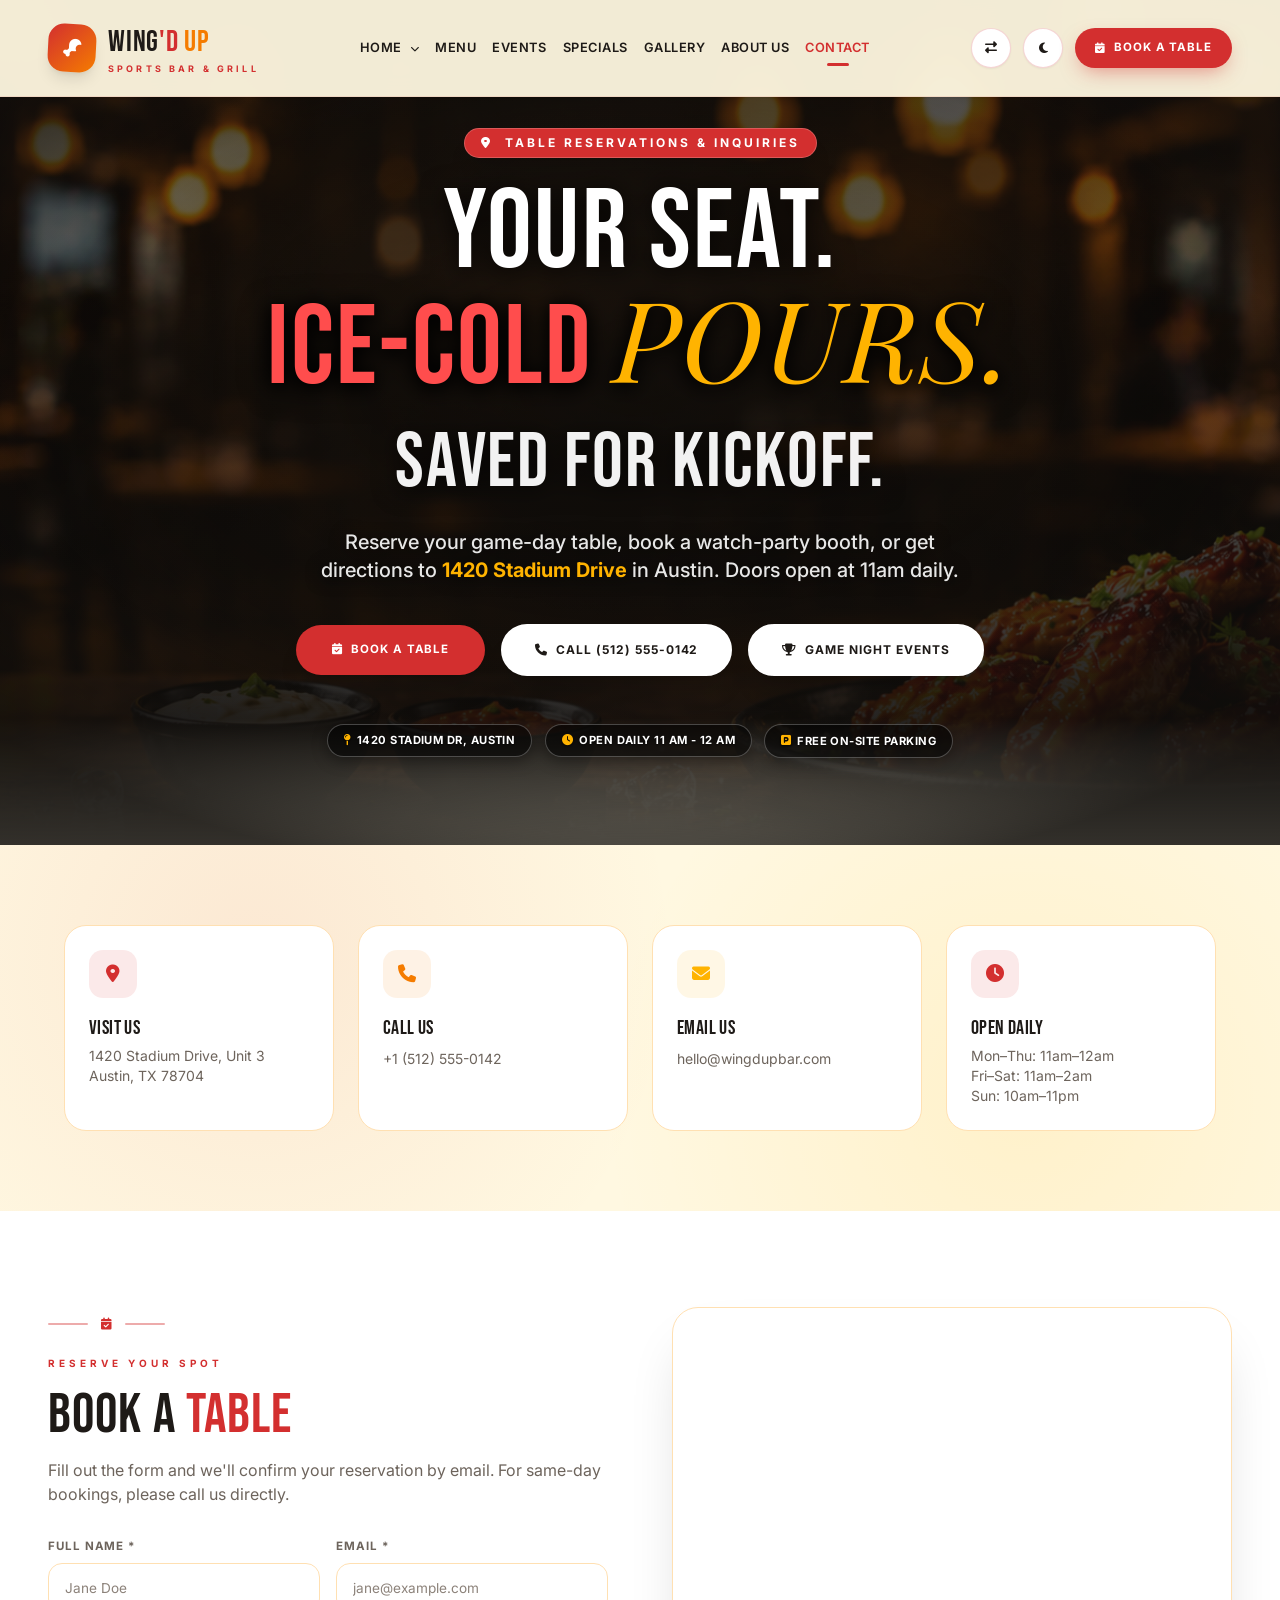
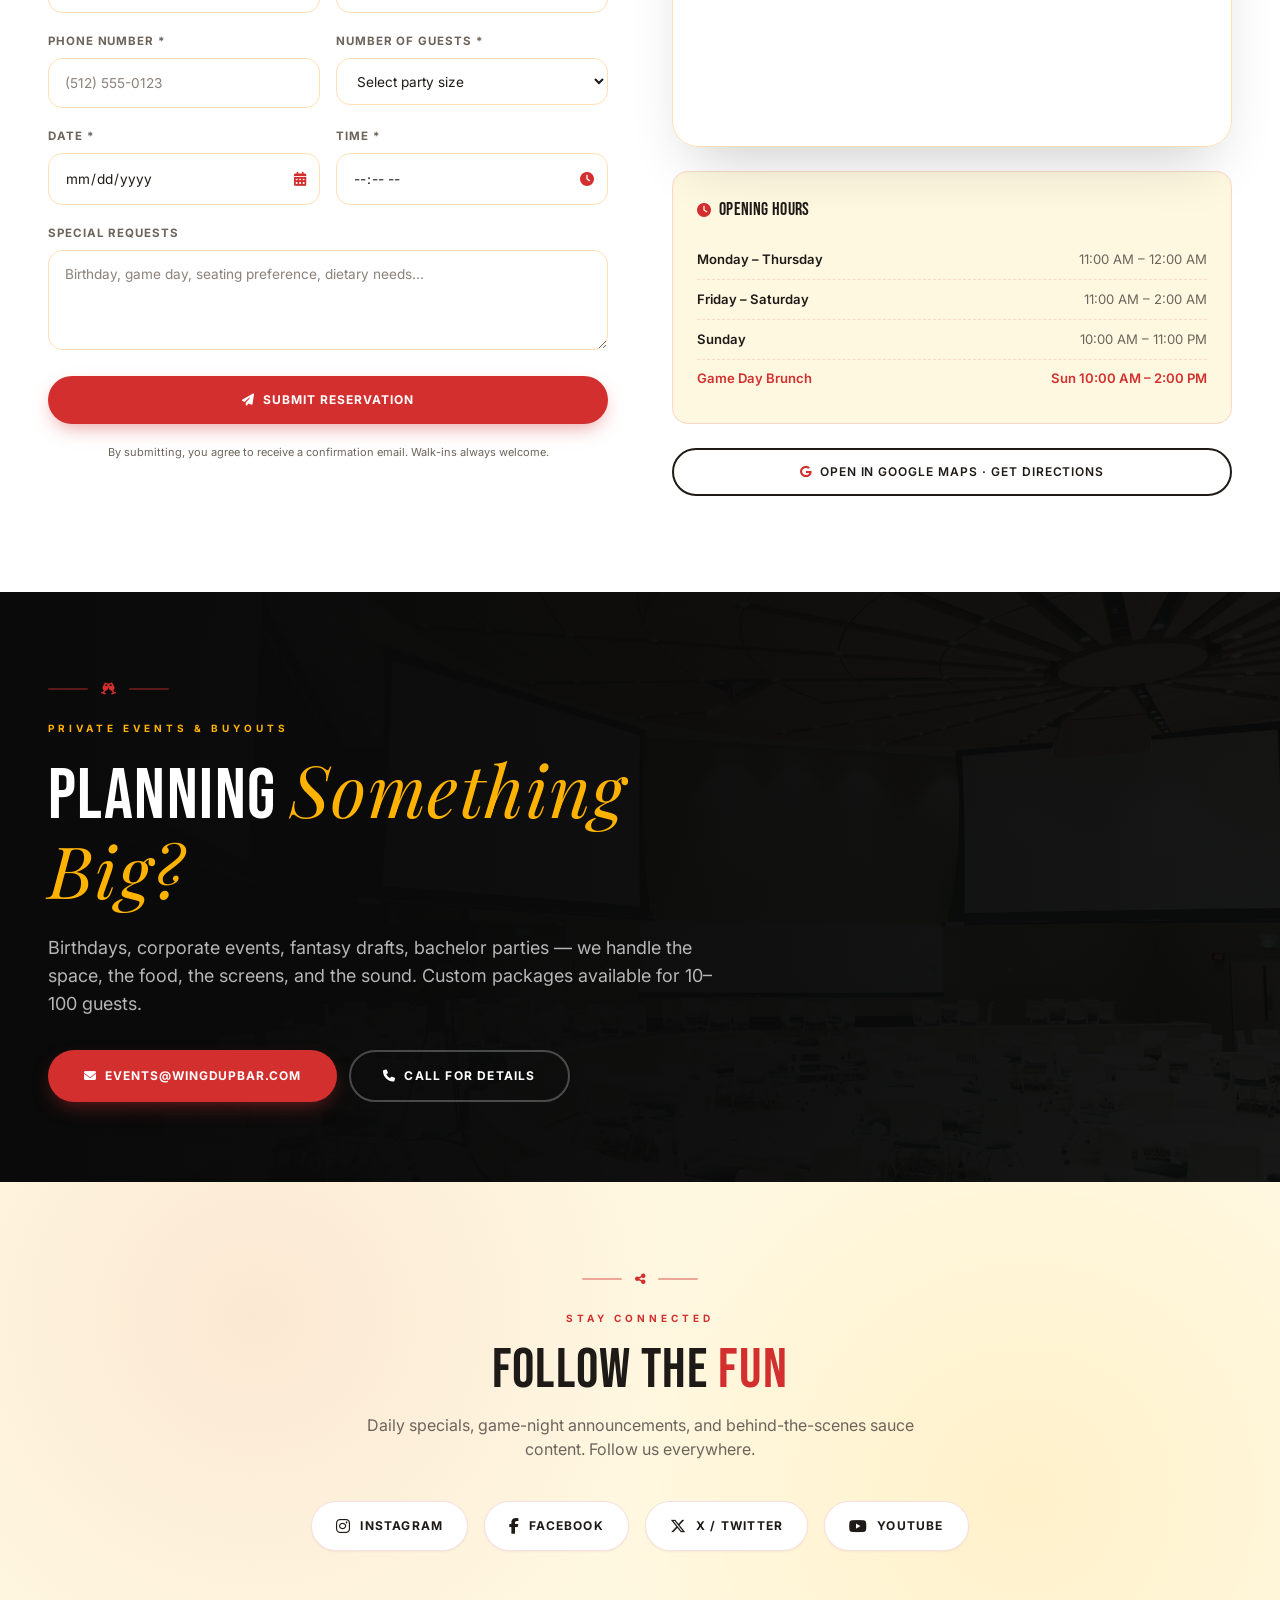
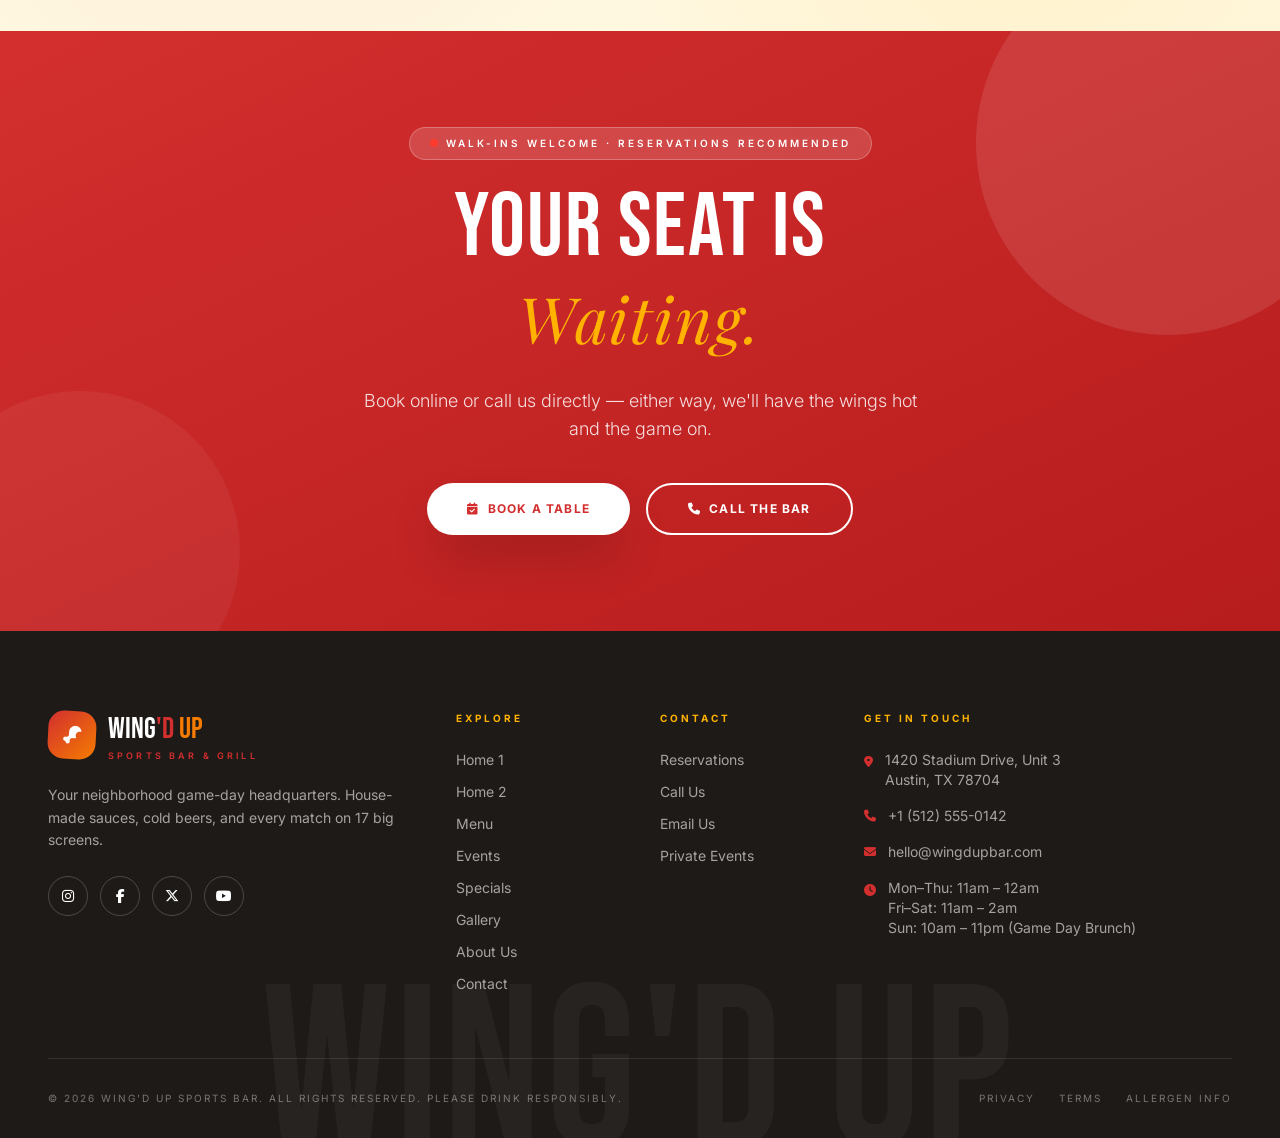
==== contact.html @ 5c64b7ad "first commit" ====
<!DOCTYPE html>
<html lang="en" dir="ltr" class="scroll-smooth">
<head>
  <meta charset="UTF-8" />
  <meta name="viewport" content="width=device-width, initial-scale=1.0" />
  <title>Wing &amp; Sports Bar · Contact &amp; Reservations</title>
  <link rel="icon" type="image/svg+xml" href="data:image/svg+xml,%3Csvg xmlns='http://www.w3.org/2000/svg' viewBox='0 0 24 24' fill='none' stroke='%23D32F2F' stroke-width='1.8' stroke-linecap='round' stroke-linejoin='round'%3E%3Cpath d='M12 2L2 7v10l10 5 10-5V7l-10-5zM2 7l10 5 10-5M12 22V12'/%3E%3C/svg%3E" />
  <meta name="description" content="Wing & Sports Bar contact — reservations, directions, opening hours and event inquiries. Book a table online or call us directly.">

  <script src="assets/tailwind.js"></script>
  <script>
    if (typeof tailwind === 'undefined') {
      document.write('<script src="https://cdn.tailwindcss.com"><\/script>');
    }
  </script>
  <link rel="stylesheet" href="assets/fontawesome/all.min.css">
  <link rel="stylesheet" href="https://cdnjs.cloudflare.com/ajax/libs/font-awesome/6.4.0/css/all.min.css">
  <link rel="preconnect" href="https://fonts.googleapis.com">
  <link rel="preconnect" href="https://fonts.gstatic.com" crossorigin>
  <link href="https://fonts.googleapis.com/css2?family=Bebas+Neue&family=Inter:wght@300;400;500;600;700;800&family=Playfair+Display:ital,wght@0,600;0,700;1,500&display=swap" rel="stylesheet">

  <script>
    tailwind.config = {
      darkMode: 'class',
      theme: {
        extend: {
          colors: {
            'wing-red': '#D32F2F',
            'wing-red-dark': '#B71C1C',
            'wing-orange': '#F57C00',
            'wing-amber': '#FFB300',
            'wing-cream': '#FFF8E1',
            'wing-charcoal': '#1E1A17',
            'wing-dark': '#0F0D0B',
            'wing-ash': '#6D645C',
            'wing-smoke': '#2D2824',
            'stadium-dark': '#0A0A0A',
          },
          fontFamily: {
            display: ['"Bebas Neue"', 'sans-serif'],
            sans: ['"Inter"', 'sans-serif'],
            serif: ['"Playfair Display"', 'serif'],
          },
          animation: {
            'fade-up': 'fadeUp 0.9s ease-out forwards',
            'pulse-live': 'pulseLive 1.6s ease-in-out infinite',
          },
          keyframes: {
            fadeUp: { '0%': { opacity: '0', transform: 'translateY(24px)' }, '100%': { opacity: '1', transform: 'translateY(0)' } },
            pulseLive: { '0%,100%': { opacity: '1' }, '50%': { opacity: '0.35' } },
          }
        }
      }
    }
  </script>

  <style>
    html { scroll-behavior: smooth; }
    body {
      font-family: 'Inter', sans-serif;
      background-color: #FFF8E1;
      color: #1E1A17;
      overflow-x: hidden;
    }
    .dark body { background-color: #0F0D0B; color: #F5F0E8; }
    h1, h2, h3, .display-font { font-family: 'Bebas Neue', sans-serif; letter-spacing: 0.02em; line-height: 1.05; }
    .serif-accent { font-family: 'Playfair Display', serif; }

    body::-webkit-scrollbar { width: 8px; }
    body::-webkit-scrollbar-track { background: #FFF8E1; }
    body::-webkit-scrollbar-thumb { background: #D32F2F; border-radius: 10px; }
    .dark body::-webkit-scrollbar-track { background: #1E1A17; }

    /* Navbar */
    .nav-link {
      position: relative; font-weight: 600; color: #1E1A17; transition: color 0.3s;
      font-size: 0.8rem; letter-spacing: 0.04em; text-transform: uppercase; white-space: nowrap;
    }
    .dark .nav-link { color: #F5F0E8; }
    .nav-link:hover { color: #D32F2F; }
    .nav-link.active { color: #D32F2F !important; }
    .nav-link.active::after {
      content: ''; position: absolute; bottom: -8px; left: 50%; transform: translateX(-50%);
      width: 22px; height: 3px; background: #D32F2F; border-radius: 2px;
    }
    .dark .nav-link.active { color: #FF8A65 !important; }
    .dark .nav-link.active::after { background: #FF8A65; }
    .dark .nav-link:hover { color: #FF8A65; }

    /* Dropdown */
    .dropdown-menu-custom {
      position: absolute; top: 100%; left: 50%;
      transform: translateX(-50%) translateY(12px);
      min-width: 200px; background: #FFFFFF; border-radius: 16px; padding: 0.5rem 0;
      box-shadow: 0 20px 40px -12px rgba(0,0,0,0.15), 0 4px 10px -4px rgba(0,0,0,0.1);
      opacity: 0; visibility: hidden; transition: all 0.25s ease; z-index: 1000;
      border: 1px solid #FFE0B2;
    }
    .dark .dropdown-menu-custom { background: #2D2824; border-color: #D32F2F; box-shadow: 0 20px 40px -12px rgba(0,0,0,0.5); }
    .dropdown-custom:hover .dropdown-menu-custom { opacity: 1; visibility: visible; transform: translateX(-50%) translateY(0); }
    .dropdown-item {
      display: flex; align-items: center; padding: 0.65rem 1.4rem;
      transition: all 0.2s; color: #1E1A17; font-size: 0.85rem; letter-spacing: 0.02em; font-weight: 500;
    }
    .dark .dropdown-item { color: #F5F0E8; }
    .dropdown-item:hover { background-color: #FFF8E1; color: #B71C1C; padding-left: 1.7rem; }
    .dark .dropdown-item:hover { background-color: #D32F2F; color: #FFFFFF !important; padding-left: 1.7rem; }
    .dropdown-item.active { background-color: #FFE0B2; color: #B71C1C !important; font-weight: 700; }
    .dark .dropdown-item.active { background-color: #D32F2F; color: #FFFFFF !important; }

    .mobile-menu {
      background: #FFFFFF; max-height: 0; overflow: hidden;
      transition: max-height 0.45s cubic-bezier(0.4, 0, 0.2, 1);
      border-radius: 0 0 24px 24px;
    }
    .dark .mobile-menu { background: #2D2824; }
    .mobile-menu.open { max-height: 85vh; overflow-y: auto; }

    .btn-primary {
      background-color: #D32F2F; color: #FFFFFF; font-weight: 700; border-radius: 50px;
      transition: all 0.3s ease; letter-spacing: 0.08em; text-transform: uppercase; font-size: 0.72rem;
      box-shadow: 0 8px 20px -6px rgba(211,47,47,0.5); white-space: nowrap;
    }
    .btn-primary:hover {
      background-color: #B71C1C; transform: translateY(-2px);
      box-shadow: 0 15px 30px -6px rgba(211,47,47,0.6);
    }
    .btn-outline {
      border: 2px solid #1E1A17; color: #1E1A17; background: transparent; border-radius: 50px;
      font-weight: 700; transition: all 0.3s; letter-spacing: 0.08em; text-transform: uppercase; font-size: 0.72rem;
      white-space: nowrap;
    }
    .btn-outline:hover { background-color: #1E1A17; color: #FFF8E1; transform: translateY(-2px); }
    .dark .btn-outline { border-color: #F5F0E8; color: #F5F0E8; }
    .dark .btn-outline:hover { background-color: #F5F0E8; color: #1E1A17; }

    /* Contact hero */
    .contact-hero { position: relative; overflow: hidden; background: #0A0A0A; }
    .contact-hero-bg {
      position: absolute; inset: 0;
      background-image: url('assets/hero_story.jpg');
      background-size: cover; background-position: center;
      opacity: 0.35; filter: saturate(1.1) contrast(1.05);
    }
    .contact-hero-overlay {
      position: absolute; inset: 0;
      background:
        radial-gradient(ellipse at 50% 0%, rgba(255,179,0,0.15) 0%, transparent 55%),
        linear-gradient(180deg, rgba(10,10,10,0.88) 0%, rgba(10,10,10,0.6) 45%, rgba(10,10,10,0.97) 100%);
    }

    .live-dot {
      width: 8px; height: 8px; border-radius: 50%;
      background: #FF3B30; box-shadow: 0 0 0 0 rgba(255,59,48,0.7);
      animation: pulseLive 1.6s ease-in-out infinite;
    }

    .divider-flame { display: inline-flex; align-items: center; gap: 0.8rem; color: #D32F2F; }
    .divider-flame::before,
    .divider-flame::after { content: ''; width: 40px; height: 2px; background: currentColor; opacity: 0.4; border-radius: 2px; }

    .reveal { opacity: 0; transform: translateY(24px); transition: all 0.8s cubic-bezier(0.25, 0.46, 0.45, 0.94); }
    .reveal.visible { opacity: 1; transform: translateY(0); }

    .sports-bar-bg {
      background-image: radial-gradient(circle at 20% 30%, rgba(211,47,47,0.08) 0%, transparent 40%),
                        radial-gradient(circle at 80% 70%, rgba(255,179,0,0.1) 0%, transparent 40%);
    }
    .dark .sports-bar-bg {
      background-image: radial-gradient(circle at 20% 30%, rgba(255,138,101,0.1) 0%, transparent 40%),
                        radial-gradient(circle at 80% 70%, rgba(255,179,0,0.08) 0%, transparent 40%);
    }

    .section-title { font-size: clamp(2.5rem, 6vw, 4.5rem); }
    .section-title-sm { font-size: clamp(2rem, 5vw, 3.5rem); }
    .break-safe { overflow-wrap: anywhere; word-break: break-word; }

    /* Form styling */
        /* Native Dark Mode color-scheme */
    html.dark {
      color-scheme: dark;
    }

    .form-label {
      display: block; font-size: 0.72rem; font-weight: 700;
      letter-spacing: 0.08em; text-transform: uppercase; color: #6D645C; margin-bottom: 0.5rem;
    }
    .dark .form-label { color: #E5DDD3; font-weight: 700; }

    .form-input {
      width: 100%; padding: 0.85rem 1rem; border-radius: 14px;
      border: 1.5px solid #FFE0B2; background: #FFFFFF; color: #1E1A17;
      font-size: 0.85rem; transition: all 0.25s ease; outline: none;
      color-scheme: light;
    }
    .dark .form-input {
      border-color: #5A4E44;
      background: #231E1B;
      color: #FFFFFF;
      color-scheme: dark;
    }
    .form-input:focus {
      border-color: #D32F2F; box-shadow: 0 0 0 4px rgba(211,47,47,0.12);
    }
    .dark .form-input:focus {
      border-color: #FF8A65;
      box-shadow: 0 0 0 4px rgba(255,138,101,0.25);
      background: #2A2420;
    }
    .form-input.error {
      border-color: #EF4444 !important; box-shadow: 0 0 0 4px rgba(239,68,68,0.12) !important;
    }
    .form-input::placeholder { color: #8C827A; opacity: 1; }
    .dark .form-input::placeholder { color: #A89F95; opacity: 1; }

    /* Date & Time Picker Icons - Crystal Clear Across All Browsers */
    input[type="date"]::-webkit-calendar-picker-indicator,
    input[type="time"]::-webkit-calendar-picker-indicator {
      cursor: pointer;
      opacity: 0 !important;
      position: absolute;
      right: 0;
      top: 0;
      width: 2.75rem;
      height: 100%;
      margin: 0;
      padding: 0;
      z-index: 5;
    }

    /* Date & Time Text Fields inside Input in Dark Mode */
    .dark .form-input::-webkit-datetime-edit,
    .dark .form-input::-webkit-datetime-edit-fields-wrapper,
    .dark .form-input::-webkit-datetime-edit-text,
    .dark .form-input::-webkit-datetime-edit-month-field,
    .dark .form-input::-webkit-datetime-edit-day-field,
    .dark .form-input::-webkit-datetime-edit-year-field,
    .dark .form-input::-webkit-datetime-edit-hour-field,
    .dark .form-input::-webkit-datetime-edit-minute-field,
    .dark .form-input::-webkit-datetime-edit-ampm-field {
      color: #FFFFFF !important;
    }

    /* Select Dropdown in Dark Mode */
    .dark .form-input option {
      background-color: #231E1B;
      color: #FFFFFF;
    }

    .form-error {
      display: none; font-size: 0.68rem; color: #EF4444; margin-top: 0.35rem; font-weight: 600;
    }
    .form-error.show { display: block; }

    textarea.form-input { resize: vertical; min-height: 100px; }

    /* Info card */
    .info-card {
      border-radius: 22px; padding: 1.5rem;
      border: 1px solid #FFE0B2; background: #FFFFFF;
      transition: all 0.3s ease; height: 100%;
    }
    .dark .info-card { background: #2D2824; border-color: #4E443C; }
    .info-card:hover { transform: translateY(-4px); border-color: #D32F2F; box-shadow: 0 20px 40px -16px rgba(211,47,47,0.3); }

    .info-icon {
      width: 48px; height: 48px; border-radius: 14px;
      display: flex; align-items: center; justify-content: center;
      margin-bottom: 1rem;
    }

    /* Map */
    .map-wrapper {
      border-radius: 26px; overflow: hidden; border: 1px solid #FFE0B2;
      box-shadow: 0 30px 60px -20px rgba(0,0,0,0.2);
      position: relative;
    }
    .dark .map-wrapper { border-color: #4E443C; box-shadow: 0 30px 60px -20px rgba(0,0,0,0.6); }
    .map-wrapper iframe {
      width: 100%; height: 100%; border: 0; display: block;
      filter: grayscale(0.2) contrast(1.05);
    }
    .dark .map-wrapper iframe { filter: grayscale(0.6) contrast(1.1) brightness(0.85); }

    /* Opening hours row */
    .hours-row {
      display: flex; align-items: center; justify-content: space-between;
      padding: 0.6rem 0; border-bottom: 1px dashed rgba(211,47,47,0.15);
      font-size: 0.82rem;
    }
    .dark .hours-row { border-bottom-color: rgba(255,138,101,0.15); }
    .hours-row:last-child { border-bottom: none; }

    /* Success toast */
    .success-toast {
      position: fixed; bottom: 1.5rem; left: 50%;
      transform: translateX(-50%) translateY(150px);
      opacity: 0;
      visibility: hidden;
      pointer-events: none;
      background: #10B981; color: white; padding: 1rem 1.5rem; border-radius: 16px;
      box-shadow: 0 20px 40px -10px rgba(16,185,129,0.5);
      font-weight: 600; font-size: 0.85rem; z-index: 3000;
      display: flex; align-items: center; gap: 0.6rem;
      transition: all 0.4s cubic-bezier(0.34,1.56,0.64,1);
      max-width: 90vw;
    }
    .success-toast.show {
      opacity: 1;
      visibility: visible;
      pointer-events: auto;
      transform: translateX(-50%) translateY(0);
    }

    .tag-pill {
      display: inline-flex; align-items: center; gap: 0.25rem;
      font-size: 0.58rem; font-weight: 800; letter-spacing: 0.1em; text-transform: uppercase;
      padding: 0.25rem 0.6rem; border-radius: 100px;
    }
  
    /* Hero with assets/bg.png (Optimized readability) */
    .hero-wings { position: relative; overflow: hidden; background-color: #0F0D0B; }
    .hero-overlay {
      position: absolute; inset: 0;
      background:
        radial-gradient(ellipse 70% 60% at 50% 45%, rgba(15, 13, 11, 0.72) 0%, rgba(15, 13, 11, 0.42) 65%, rgba(15, 13, 11, 0.85) 100%),
        linear-gradient(180deg, rgba(15, 13, 11, 0.7) 0%, rgba(15, 13, 11, 0.25) 35%, rgba(15, 13, 11, 0.8) 85%, #FFF8E1 100%);
      pointer-events: none;
    }
    .dark .hero-overlay {
      background:
        radial-gradient(ellipse 70% 60% at 50% 45%, rgba(15, 13, 11, 0.72) 0%, rgba(15, 13, 11, 0.45) 65%, rgba(15, 13, 11, 0.88) 100%),
        linear-gradient(180deg, rgba(15, 13, 11, 0.75) 0%, rgba(15, 13, 11, 0.3) 35%, rgba(15, 13, 11, 0.88) 85%, #0F0D0B 100%);
    }

    .hero-wings .sauce-chip {
      display: inline-flex; align-items: center; gap: 0.35rem;
      background: rgba(0, 0, 0, 0.6); backdrop-filter: blur(8px);
      border: 1px solid rgba(255, 255, 255, 0.25); border-radius: 100px; padding: 0.45rem 1rem;
      font-size: 0.7rem; font-weight: 700; letter-spacing: 0.04em; text-transform: uppercase; color: #FFFFFF;
      box-shadow: 0 4px 15px rgba(0, 0, 0, 0.35); text-shadow: 0 1px 3px rgba(0, 0, 0, 0.8);
      transition: all 0.25s;
    }
    .hero-wings .sauce-chip i { color: #FFB300; }
    .hero-wings .sauce-chip:hover {
      background: #D32F2F; border-color: #D32F2F; color: #FFFFFF;
      transform: translateY(-2px); box-shadow: 0 8px 20px rgba(211, 47, 47, 0.5);
    }
    .hero-wings .sauce-chip:hover i { color: #FFFFFF; }

    /* Responsive typography helpers */
    .hero-title { font-size: clamp(3rem, 9vw, 7rem); line-height: 0.92; }
    .hero-sub { font-size: clamp(2.5rem, 6vw, 5rem); }

  
    /* Hero solid white button with guaranteed dark text in all themes */
    .hero-btn-white {
      background-color: #FFFFFF !important;
      color: #1E1A17 !important;
      border: 2px solid #FFFFFF !important;
      font-weight: 700;
      letter-spacing: 0.08em;
      text-transform: uppercase;
      font-size: 0.72rem;
      border-radius: 50px;
      box-shadow: 0 10px 25px -5px rgba(0, 0, 0, 0.35);
      transition: all 0.3s ease;
      white-space: nowrap;
    }
    .hero-btn-white:hover {
      background-color: #D32F2F !important;
      color: #FFFFFF !important;
      border-color: #D32F2F !important;
      transform: translateY(-2px);
      box-shadow: 0 15px 30px -5px rgba(211, 47, 47, 0.55);
    }
    .dark .hero-btn-white {
      background-color: #FFFFFF !important;
      color: #1E1A17 !important;
      border-color: #FFFFFF !important;
    }
    .dark .hero-btn-white:hover {
      background-color: #D32F2F !important;
      color: #FFFFFF !important;
      border-color: #D32F2F !important;
    }
  
    /* Critical Hero & Layout Protection (Zero-FOUC & Offline safety) */
    .hero-wings, .stadium-hero {
      position: relative;
      min-height: 100vh;
      display: flex;
      flex-direction: column;
      justify-content: center;
      align-items: center;
      overflow: hidden;
    }
    .hero-wings > .absolute, .stadium-hero > .absolute {
      position: absolute;
      inset: 0;
    }
    .hero-wings img, .stadium-hero img {
      width: 100%;
      height: 100%;
      object-fit: cover;
      object-position: center;
    }
  </style>
</head>

<body>

  <!-- ============================================= -->
  <!-- NAVIGATION -->
  <!-- ============================================= -->
  <nav class="fixed top-0 left-0 right-0 z-50 bg-wing-cream/95 dark:bg-[#0F0D0B]/95 backdrop-blur-md border-b border-wing-red/10 dark:border-wing-red/20 shadow-sm transition-all duration-300">
    <div class="max-w-[1400px] mx-auto px-4 sm:px-6 lg:px-10 xl:px-12">
      <div class="flex items-center justify-between h-16 sm:h-20 lg:h-24 gap-3">

        <a href="index.html" class="flex items-center gap-2 sm:gap-3 group shrink-0">
          <div class="w-9 h-9 sm:w-11 sm:h-11 lg:w-12 lg:h-12 rounded-xl sm:rounded-2xl bg-gradient-to-br from-wing-red to-wing-orange flex items-center justify-center shadow-lg group-hover:scale-105 transition-transform duration-300 rotate-3 group-hover:rotate-0 shrink-0">
            <i class="fas fa-drumstick-bite text-white text-base sm:text-lg"></i>
          </div>
          <div class="leading-none">
            <div class="text-xl sm:text-2xl lg:text-3xl font-display text-[#1E1A17] dark:text-[#F5F0E8] tracking-wide">
              Wing<span class="text-wing-red">'d</span> <span class="text-wing-orange">Up</span>
            </div>
            <div class="text-[7px] sm:text-[8px] lg:text-[9px] uppercase tracking-[0.35em] text-wing-red font-bold mt-0.5 sm:mt-1">Sports Bar &amp; Grill</div>
          </div>
        </a>

        <div class="hidden xl:flex items-center gap-4 2xl:gap-6">
          <div class="dropdown-custom relative py-4">
            <button class="nav-link flex items-center gap-1">
              Home <i class="fas fa-chevron-down text-[9px] ms-1"></i>
            </button>
            <div class="dropdown-menu-custom">
              <a href="index.html" class="dropdown-item">Home 1</a>
              <a href="home2.html" class="dropdown-item">Home 2</a>
            </div>
          </div>
          <a href="menu.html" class="nav-link">Menu</a>
          <a href="events.html" class="nav-link">Events</a>
          <a href="specials.html" class="nav-link">Specials</a>
          <a href="gallery.html" class="nav-link">Gallery</a>
          <a href="our-story.html" class="nav-link">About Us</a>
          <a href="contact.html" class="nav-link active">Contact</a>
        </div>

        <div class="flex items-center gap-2 sm:gap-3 shrink-0">
          <button id="rtl-toggle" class="hidden xl:flex w-10 h-10 2xl:w-11 2xl:h-11 rounded-full bg-white dark:bg-[#2D2824] border border-wing-red/20 dark:border-wing-red/30 items-center justify-center text-[#1E1A17] dark:text-[#F5F0E8] hover:bg-wing-red hover:border-wing-red hover:text-white shadow-sm transition-all duration-300" title="Toggle RTL / LTR" aria-label="Toggle text direction">
            <i class="fas fa-right-left text-xs"></i>
          </button>
          <button id="theme-toggle" class="hidden xl:flex w-10 h-10 2xl:w-11 2xl:h-11 rounded-full bg-white dark:bg-[#2D2824] border border-wing-red/20 dark:border-wing-red/30 items-center justify-center text-[#1E1A17] dark:text-[#F5F0E8] hover:bg-wing-red hover:border-wing-red hover:text-white shadow-sm transition-all duration-300" title="Toggle theme" aria-label="Toggle color theme">
            <i class="fas fa-moon dark:hidden text-xs"></i>
            <i class="fas fa-sun hidden dark:inline text-xs"></i>
          </button>
          <a href="contact.html" class="hidden xl:inline-flex btn-primary h-10 2xl:h-11 px-5 2xl:px-7 rounded-full items-center justify-center gap-2">
            <i class="fas fa-calendar-check text-[11px]"></i> Book a Table
          </a>
          <button id="mobile-toggle" class="xl:hidden w-10 h-10 rounded-full bg-wing-red text-white flex items-center justify-center shadow-md">
            <i class="fas fa-bars text-sm"></i>
          </button>
        </div>
      </div>

      <div id="mobile-menu" class="mobile-menu xl:hidden">
        <div class="py-4 px-2 space-y-1">
          <div>
            <button onclick="document.getElementById('home-mobile-drop').classList.toggle('hidden'); document.getElementById('home-mobile-icon').classList.toggle('rotate-180')" class="w-full flex items-center justify-between py-3 px-4 font-bold text-wing-red dark:text-wing-red bg-wing-red/10 dark:bg-wing-red/20 hover:bg-wing-red/15 rounded-xl text-sm cursor-pointer">
              <span>Home</span>
              <i id="home-mobile-icon" class="fas fa-chevron-down text-xs transition-transform duration-300"></i>
            </button>
            <div id="home-mobile-drop" class="hidden pl-2 space-y-1 mt-1 mb-2">
              <a href="index.html" class="block py-2.5 px-4 font-medium text-[#1E1A17] dark:text-[#F5F0E8] hover:bg-wing-red/10 dark:hover:bg-wing-red/20 rounded-lg text-sm transition">
                <i class="fas fa-home w-5 me-2 text-xs"></i> Home 1
              </a>
              <a href="home2.html" class="block py-2.5 px-4 font-medium text-[#1E1A17] dark:text-[#F5F0E8] hover:bg-wing-red/10 dark:hover:bg-wing-red/20 rounded-lg text-sm transition">
                <i class="fas fa-home w-5 me-2 text-xs"></i> Home 2
              </a>
            </div>
          </div>
          <a href="menu.html" class="block py-3 px-4 font-medium text-[#1E1A17] dark:text-[#F5F0E8] hover:bg-wing-red/10 dark:hover:bg-wing-red/20 rounded-xl text-sm transition">Menu</a>
          <a href="events.html" class="block py-3 px-4 font-medium text-[#1E1A17] dark:text-[#F5F0E8] hover:bg-wing-red/10 dark:hover:bg-wing-red/20 rounded-xl text-sm transition">Events</a>
          <a href="specials.html" class="block py-3 px-4 font-medium text-[#1E1A17] dark:text-[#F5F0E8] hover:bg-wing-red/10 dark:hover:bg-wing-red/20 rounded-xl text-sm transition">Specials</a>
          <a href="gallery.html" class="block py-3 px-4 font-medium text-[#1E1A17] dark:text-[#F5F0E8] hover:bg-wing-red/10 dark:hover:bg-wing-red/20 rounded-xl text-sm transition">Gallery</a>
          <a href="our-story.html" class="block py-3 px-4 font-medium text-[#1E1A17] dark:text-[#F5F0E8] hover:bg-wing-red/10 dark:hover:bg-wing-red/20 rounded-xl text-sm transition">About Us</a>
          <a href="contact.html" class="block py-3 px-4 font-bold text-wing-red dark:text-wing-red bg-wing-red/10 dark:bg-wing-red/20 rounded-xl text-sm transition">Contact</a>
          <div class="flex flex-col gap-2.5 pt-4 mt-2 border-t border-wing-red/20 dark:border-wing-red/30">
            <a href="contact.html" class="text-center btn-primary py-3 rounded-full text-xs font-bold">Book a Table</a>
            <div class="flex gap-2.5">
              <button id="mobile-theme-toggle" class="flex-1 py-2.5 rounded-full bg-wing-red/10 dark:bg-wing-red/20 text-wing-red text-xs font-semibold">
                <i class="fas fa-moon dark:hidden"></i><i class="fas fa-sun hidden dark:inline"></i> Theme
              </button>
              <button id="mobile-rtl-toggle" class="flex-1 py-2.5 rounded-full bg-wing-red/10 dark:bg-wing-red/20 text-wing-red text-xs font-semibold">
                <i class="fas fa-exchange-alt"></i> RTL
              </button>
            </div>
          </div>
        </div>
      </div>
    </div>
  </nav>

  <!-- ============================================= -->
  <!-- SECTION 1: CONTACT HERO (HOME 1 STYLE) -->
  <!-- ============================================= -->
    <section class="hero-wings min-h-[75vh] flex flex-col justify-center items-center pt-24 sm:pt-28 lg:pt-32 pb-12 sm:pb-16 lg:pb-20 relative overflow-hidden">
    <div class="absolute inset-0 z-0">
      <img src="assets/bg.png" alt="Restaurant bar seating and atmosphere" class="w-full h-full object-cover object-center">
      <div class="hero-overlay"></div>
    </div>

    <div class="max-w-[1400px] mx-auto px-4 sm:px-6 lg:px-10 xl:px-12 w-full relative z-10 flex flex-col justify-center">
      <div class="text-center max-w-4xl mx-auto animate-fade-up">
        <span class="inline-block py-1.5 px-3 sm:px-4 rounded-full bg-wing-red text-white text-[9px] sm:text-[10px] md:text-xs font-bold tracking-[0.2em] sm:tracking-[0.25em] uppercase mb-5 sm:mb-6 shadow-xl backdrop-blur-sm border border-white/20">
          <i class="fas fa-location-dot me-1.5"></i> Table Reservations &amp; Inquiries
        </span>

        <h1 class="hero-title font-display text-white mb-4 sm:mb-6 break-safe drop-shadow-[0_3px_12px_rgba(0,0,0,0.85)]">
          YOUR SEAT.<br>
          <span class="text-[#FF4D4D] drop-shadow-[0_2px_8px_rgba(0,0,0,0.9)]">ICE-COLD</span> <span class="text-wing-amber serif-accent italic drop-shadow-[0_2px_8px_rgba(0,0,0,0.9)]">POURS.</span><br>
          <span class="hero-sub tracking-wide text-white/95">SAVED FOR KICKOFF.</span>
        </h1>

        <p class="text-white/90 font-medium text-base sm:text-lg md:text-xl max-w-2xl mx-auto mb-8 sm:mb-10 leading-relaxed px-2 drop-shadow-[0_2px_8px_rgba(0,0,0,0.9)]">
          Reserve your game-day table, book a watch-party booth, or get directions to <span class="font-bold text-wing-amber">1420 Stadium Drive</span> in Austin. Doors open at 11am daily.
        </p>

        <div class="flex flex-col sm:flex-row gap-3 sm:gap-4 justify-center items-center mb-8 sm:mb-12 px-2">
          <a href="#reservation" class="btn-primary px-7 sm:px-9 py-3.5 sm:py-4 rounded-full inline-flex items-center justify-center gap-2 w-full sm:w-auto shadow-xl">
            <i class="fas fa-calendar-check"></i> Book a Table
          </a>
          <a href="tel:+15125550142" class="hero-btn-white px-7 sm:px-8 py-3.5 sm:py-4 rounded-full inline-flex items-center justify-center gap-2 text-xs text-[#1E1A17] shadow-xl transition w-full sm:w-auto">
            <i class="fas fa-phone"></i> Call (512) 555-0142
          </a>
          <a href="events.html" class="hero-btn-white px-7 sm:px-8 py-3.5 sm:py-4 rounded-full inline-flex items-center justify-center gap-2 text-xs text-[#1E1A17] shadow-xl transition w-full sm:w-auto">
            <i class="fas fa-trophy"></i> Game Night Events
          </a>
        </div>

        <div class="flex flex-wrap justify-center gap-2 sm:gap-3 mb-2 px-2">
          <span class="sauce-chip"><i class="fas fa-map-pin"></i> 1420 Stadium Dr, Austin</span>
          <span class="sauce-chip"><i class="fas fa-clock"></i> Open Daily 11 AM - 12 AM</span>
          <span class="sauce-chip"><i class="fas fa-square-parking"></i> Free On-Site Parking</span>
        </div>
      </div>
    </div>
  </section>


  <!-- ============================================= -->
  <!-- SECTION 2: CONTACT INFO CARDS -->
  <!-- ============================================= -->
  <section class="py-14 sm:py-20 bg-wing-cream dark:bg-wing-dark relative sports-bar-bg">
    <div class="max-w-[1400px] mx-auto px-4 sm:px-6 lg:px-10 xl:px-12 relative z-10">
      <div class="grid grid-cols-1 sm:grid-cols-2 lg:grid-cols-4 gap-5 sm:gap-6 max-w-6xl mx-auto">

        <div class="info-card reveal">
          <div class="info-icon bg-wing-red/10 dark:bg-wing-red/20">
            <i class="fas fa-map-marker-alt text-wing-red text-lg"></i>
          </div>
          <h3 class="font-display text-xl text-[#1E1A17] dark:text-[#F5F0E8] mb-1">Visit Us</h3>
          <p class="text-xs sm:text-sm text-wing-ash dark:text-[#B9AFA5] leading-relaxed">1420 Stadium Drive, Unit 3<br>Austin, TX 78704</p>
        </div>

        <div class="info-card reveal">
          <div class="info-icon bg-wing-orange/10 dark:bg-wing-orange/20">
            <i class="fas fa-phone text-wing-orange text-lg"></i>
          </div>
          <h3 class="font-display text-xl text-[#1E1A17] dark:text-[#F5F0E8] mb-1">Call Us</h3>
          <a href="tel:+15125550142" class="text-xs sm:text-sm text-wing-ash dark:text-[#B9AFA5] leading-relaxed hover:text-wing-red dark:hover:text-wing-amber transition">+1 (512) 555-0142</a>
        </div>

        <div class="info-card reveal">
          <div class="info-icon bg-wing-amber/10 dark:bg-wing-amber/20">
            <i class="fas fa-envelope text-wing-amber text-lg"></i>
          </div>
          <h3 class="font-display text-xl text-[#1E1A17] dark:text-[#F5F0E8] mb-1">Email Us</h3>
          <a href="mailto:hello@wingdupbar.com" class="text-xs sm:text-sm text-wing-ash dark:text-[#B9AFA5] leading-relaxed hover:text-wing-red dark:hover:text-wing-amber transition break-all">hello@wingdupbar.com</a>
        </div>

        <div class="info-card reveal">
          <div class="info-icon bg-wing-red/10 dark:bg-wing-red/20">
            <i class="fas fa-clock text-wing-red text-lg"></i>
          </div>
          <h3 class="font-display text-xl text-[#1E1A17] dark:text-[#F5F0E8] mb-1">Open Daily</h3>
          <p class="text-xs sm:text-sm text-wing-ash dark:text-[#B9AFA5] leading-relaxed">Mon–Thu: 11am–12am<br>Fri–Sat: 11am–2am<br>Sun: 10am–11pm</p>
        </div>
      </div>
    </div>
  </section>

  <!-- ============================================= -->
  <!-- SECTION 3: RESERVATION FORM + MAP -->
  <!-- ============================================= -->
  <section id="reservation" class="py-16 sm:py-20 lg:py-24 bg-white dark:bg-wing-charcoal relative scroll-mt-24">
    <div class="max-w-[1400px] mx-auto px-4 sm:px-6 lg:px-10 xl:px-12">
      <div class="grid lg:grid-cols-2 gap-10 lg:gap-12 xl:gap-16 items-start">

        <!-- Reservation Form -->
        <div class="reveal">
          <div class="divider-flame mb-4 sm:mb-6"><i class="fas fa-calendar-check text-xs"></i></div>
          <span class="block text-[9px] sm:text-[10px] uppercase tracking-[0.3em] sm:tracking-[0.4em] text-wing-red font-bold mb-3 sm:mb-4">Reserve Your Spot</span>
          <h2 class="section-title-sm font-display text-[#1E1A17] dark:text-[#F5F0E8] mb-3 break-safe">
            BOOK A <span class="text-wing-red">TABLE</span>
          </h2>
          <p class="text-wing-ash dark:text-[#B9AFA5] text-xs sm:text-sm md:text-base leading-relaxed mb-8">
            Fill out the form and we'll confirm your reservation by email. For same-day bookings, please call us directly.
          </p>

          <form id="reservationForm" class="space-y-5" novalidate>
            <div class="grid grid-cols-1 sm:grid-cols-2 gap-4">
              <div>
                <label class="form-label" for="fullName">Full Name *</label>
                <input type="text" id="fullName" name="fullName" class="form-input" placeholder="Jane Doe" required>
                <p class="form-error" data-error-for="fullName">Please enter your name.</p>
              </div>
              <div>
                <label class="form-label" for="email">Email *</label>
                <input type="email" id="email" name="email" class="form-input" placeholder="jane@example.com" required>
                <p class="form-error" data-error-for="email">Please enter a valid email.</p>
              </div>
            </div>

            <div class="grid grid-cols-1 sm:grid-cols-2 gap-4">
              <div>
                <label class="form-label" for="phone">Phone Number *</label>
                <input type="tel" id="phone" name="phone" class="form-input" placeholder="(512) 555-0123" required>
                <p class="form-error" data-error-for="phone">Please enter a valid phone number.</p>
              </div>
              <div>
                <label class="form-label" for="guests">Number of Guests *</label>
                <select id="guests" name="guests" class="form-input" required>
                  <option value="">Select party size</option>
                  <option value="1">1 guest</option>
                  <option value="2">2 guests</option>
                  <option value="3">3 guests</option>
                  <option value="4">4 guests</option>
                  <option value="5">5 guests</option>
                  <option value="6">6 guests</option>
                  <option value="7-10">7–10 guests</option>
                  <option value="11-20">11–20 guests</option>
                  <option value="20+">20+ (private event)</option>
                </select>
                <p class="form-error" data-error-for="guests">Please select a party size.</p>
              </div>
            </div>

            <div class="grid grid-cols-1 sm:grid-cols-2 gap-4">
              <div>
                <label class="form-label" for="date">Date *</label>
                <div class="relative flex items-center">
                  <input type="date" id="date" name="date" class="form-input pr-11 cursor-pointer" required>
                  <div class="absolute right-3.5 top-1/2 -translate-y-1/2 pointer-events-none text-wing-red dark:text-white flex items-center justify-center">
                    <i class="fas fa-calendar-days text-sm"></i>
                  </div>
                </div>
                <p class="form-error" data-error-for="date">Please select a date.</p>
              </div>
              <div>
                <label class="form-label" for="time">Time *</label>
                <div class="relative flex items-center">
                  <input type="time" id="time" name="time" class="form-input pr-11 cursor-pointer" required>
                  <div class="absolute right-3.5 top-1/2 -translate-y-1/2 pointer-events-none text-wing-red dark:text-white flex items-center justify-center">
                    <i class="fas fa-clock text-sm"></i>
                  </div>
                </div>
                <p class="form-error" data-error-for="time">Please select a time.</p>
              </div>
            </div>

            <div>
              <label class="form-label" for="requests">Special Requests</label>
              <textarea id="requests" name="requests" class="form-input" placeholder="Birthday, game day, seating preference, dietary needs..."></textarea>
            </div>

            <button type="submit" class="btn-primary w-full py-4 rounded-full text-xs font-bold inline-flex items-center justify-center gap-2">
              <i class="fas fa-paper-plane"></i> Submit Reservation
            </button>

            <p class="text-[10px] sm:text-[11px] text-wing-ash dark:text-[#B9AFA5] text-center leading-relaxed">
              By submitting, you agree to receive a confirmation email. Walk-ins always welcome.
            </p>
          </form>
        </div>

        <!-- Map + Hours -->
        <div class="reveal space-y-6">
          <div class="map-wrapper h-[320px] sm:h-[400px] lg:h-[440px]">
            <iframe
              title="Wing'd Up Sports Bar Google Maps Location"
              src="https://maps.google.com/maps?q=1420%20Stadium%20Drive,%20Austin,%20TX%2078704&t=&z=15&ie=UTF8&iwloc=&output=embed"
              class="w-full h-full border-0"
              allowfullscreen=""
              loading="lazy"
              referrerpolicy="no-referrer-when-downgrade">
            </iframe>
          </div>

          <div class="bg-wing-cream dark:bg-wing-smoke rounded-2xl p-5 sm:p-6 border border-wing-red/15 dark:border-wing-red/30">
            <div class="flex items-center gap-2 mb-4">
              <i class="fas fa-clock text-wing-red text-sm"></i>
              <h3 class="font-display text-lg text-[#1E1A17] dark:text-[#F5F0E8]">Opening Hours</h3>
            </div>
            <div>
              <div class="hours-row">
                <span class="font-semibold text-[#1E1A17] dark:text-[#F5F0E8]">Monday – Thursday</span>
                <span class="text-wing-ash dark:text-[#B9AFA5]">11:00 AM – 12:00 AM</span>
              </div>
              <div class="hours-row">
                <span class="font-semibold text-[#1E1A17] dark:text-[#F5F0E8]">Friday – Saturday</span>
                <span class="text-wing-ash dark:text-[#B9AFA5]">11:00 AM – 2:00 AM</span>
              </div>
              <div class="hours-row">
                <span class="font-semibold text-[#1E1A17] dark:text-[#F5F0E8]">Sunday</span>
                <span class="text-wing-ash dark:text-[#B9AFA5]">10:00 AM – 11:00 PM</span>
              </div>
              <div class="hours-row">
                <span class="font-semibold text-wing-red">Game Day Brunch</span>
                <span class="text-wing-red font-semibold">Sun 10:00 AM – 2:00 PM</span>
              </div>
            </div>
          </div>

          <a href="https://www.google.com/maps/dir/?api=1&destination=1420+Stadium+Drive,+Austin,+TX+78704" target="_blank" rel="noopener" class="btn-outline w-full py-3.5 rounded-full inline-flex items-center justify-center gap-2 text-xs font-semibold">
            <i class="fab fa-google text-wing-red"></i> Open in Google Maps · Get Directions
          </a>
        </div>
      </div>
    </div>
  </section>

  <!-- ============================================= -->
  <!-- SECTION 4: PRIVATE EVENTS BANNER -->
  <!-- ============================================= -->
  <section class="py-14 sm:py-20 bg-stadium-dark relative overflow-hidden">
    <div class="absolute inset-0 opacity-15">
      <img src="assets/hero_private_events.jpg" alt="Private event" class="w-full h-full object-cover">
    </div>
    <div class="absolute inset-0 bg-gradient-to-r from-stadium-dark via-stadium-dark/85 to-stadium-dark/60"></div>

    <div class="max-w-[1400px] mx-auto px-4 sm:px-6 lg:px-10 xl:px-12 relative z-10">
      <div class="max-w-2xl reveal">
        <div class="divider-flame mb-4 sm:mb-6"><i class="fas fa-champagne-glasses text-xs"></i></div>
        <span class="block text-[9px] sm:text-[10px] uppercase tracking-[0.3em] sm:tracking-[0.4em] text-wing-amber font-bold mb-3 sm:mb-4">Private Events &amp; Buyouts</span>
        <h2 class="section-title font-display text-white mb-4 sm:mb-5 leading-none break-safe">
          PLANNING <span class="text-wing-amber serif-accent italic">Something Big?</span>
        </h2>
        <p class="text-white/70 text-sm sm:text-base md:text-lg leading-relaxed mb-6 sm:mb-8">
          Birthdays, corporate events, fantasy drafts, bachelor parties — we handle the space, the food, the screens, and the sound. Custom packages available for 10–100 guests.
        </p>
        <div class="flex flex-col sm:flex-row gap-3">
          <a href="mailto:events@wingdupbar.com" class="btn-primary px-7 sm:px-9 py-3.5 sm:py-4 rounded-full inline-flex items-center justify-center gap-2 text-xs">
            <i class="fas fa-envelope"></i> events@wingdupbar.com
          </a>
          <a href="tel:+15125550142" class="inline-flex items-center justify-center gap-2 px-7 sm:px-8 py-3.5 sm:py-4 rounded-full text-xs font-bold uppercase tracking-widest text-white border-2 border-white/25 hover:bg-white hover:text-wing-charcoal transition-all duration-300">
            <i class="fas fa-phone"></i> Call for Details
          </a>
        </div>
      </div>
    </div>
  </section>

  <!-- ============================================= -->
  <!-- SECTION 5: SOCIAL + QUICK LINKS -->
  <!-- ============================================= -->
  <section class="py-14 sm:py-20 bg-wing-cream dark:bg-wing-dark relative sports-bar-bg">
    <div class="max-w-[1400px] mx-auto px-4 sm:px-6 lg:px-10 xl:px-12 relative z-10">
      <div class="text-center mb-8 sm:mb-10 reveal">
        <div class="divider-flame mb-4 sm:mb-6"><i class="fas fa-share-nodes text-xs"></i></div>
        <span class="block text-[9px] sm:text-[10px] uppercase tracking-[0.3em] sm:tracking-[0.4em] text-wing-red font-bold mb-3 sm:mb-4">Stay Connected</span>
        <h2 class="section-title-sm font-display text-[#1E1A17] dark:text-[#F5F0E8] mb-3 break-safe">
          FOLLOW THE <span class="text-wing-red">FUN</span>
        </h2>
        <p class="text-wing-ash dark:text-[#B9AFA5] max-w-xl mx-auto text-xs sm:text-sm md:text-base leading-relaxed">
          Daily specials, game-night announcements, and behind-the-scenes sauce content. Follow us everywhere.
        </p>
      </div>

      <div class="flex flex-wrap justify-center gap-3 sm:gap-4 max-w-3xl mx-auto reveal">
        <a href="https://www.instagram.com/" target="_blank" rel="noopener" class="flex items-center gap-2.5 px-5 sm:px-6 py-3 rounded-full bg-white dark:bg-wing-smoke border border-wing-red/15 dark:border-wing-red/30 text-[#1E1A17] dark:text-[#F5F0E8] hover:bg-wing-red hover:text-white hover:border-wing-red transition-all duration-300 shadow-sm">
          <i class="fab fa-instagram text-base"></i>
          <span class="text-xs font-bold uppercase tracking-widest">Instagram</span>
        </a>
        <a href="https://www.facebook.com/" target="_blank" rel="noopener" class="flex items-center gap-2.5 px-5 sm:px-6 py-3 rounded-full bg-white dark:bg-wing-smoke border border-wing-red/15 dark:border-wing-red/30 text-[#1E1A17] dark:text-[#F5F0E8] hover:bg-wing-red hover:text-white hover:border-wing-red transition-all duration-300 shadow-sm">
          <i class="fab fa-facebook-f text-base"></i>
          <span class="text-xs font-bold uppercase tracking-widest">Facebook</span>
        </a>
        <a href="https://www.x.com/" target="_blank" rel="noopener" class="flex items-center gap-2.5 px-5 sm:px-6 py-3 rounded-full bg-white dark:bg-wing-smoke border border-wing-red/15 dark:border-wing-red/30 text-[#1E1A17] dark:text-[#F5F0E8] hover:bg-wing-red hover:text-white hover:border-wing-red transition-all duration-300 shadow-sm">
          <i class="fab fa-x-twitter text-base"></i>
          <span class="text-xs font-bold uppercase tracking-widest">X / Twitter</span>
        </a>
        <a href="https://www.youtube.com/" target="_blank" rel="noopener" class="flex items-center gap-2.5 px-5 sm:px-6 py-3 rounded-full bg-white dark:bg-wing-smoke border border-wing-red/15 dark:border-wing-red/30 text-[#1E1A17] dark:text-[#F5F0E8] hover:bg-wing-red hover:text-white hover:border-wing-red transition-all duration-300 shadow-sm">
          <i class="fab fa-youtube text-base"></i>
          <span class="text-xs font-bold uppercase tracking-widest">YouTube</span>
        </a>
      </div>
    </div>
  </section>

  <!-- ============================================= -->
  <!-- CTA: RESERVE -->
  <!-- ============================================= -->
  <section class="py-14 sm:py-20 md:py-24 bg-gradient-to-br from-wing-red to-wing-red-dark relative overflow-hidden">
    <div class="absolute -top-20 -right-20 w-64 sm:w-96 h-64 sm:h-96 rounded-full bg-white/10"></div>
    <div class="absolute -bottom-20 -left-20 w-56 sm:w-80 h-56 sm:h-80 rounded-full bg-white/5"></div>
    <div class="max-w-[1000px] mx-auto px-4 sm:px-6 lg:px-10 xl:px-12 text-center relative z-10 reveal">
      <div class="inline-flex items-center gap-2 bg-white/15 backdrop-blur-sm border border-white/25 px-3 sm:px-5 py-1.5 sm:py-2 rounded-full mb-5 sm:mb-6">
        <span class="live-dot"></span>
        <span class="text-white text-[9px] sm:text-[10px] uppercase tracking-[0.2em] sm:tracking-[0.3em] font-semibold">Walk-ins Welcome · Reservations Recommended</span>
      </div>
      <h2 class="font-display text-white mb-5 sm:mb-6 leading-none break-safe" style="font-size: clamp(2.5rem, 7vw, 6rem);">
        YOUR SEAT IS <br class="hidden md:block">
        <span class="text-wing-amber serif-accent italic" style="font-size: clamp(1.8rem, 5vw, 4rem);">Waiting.</span>
      </h2>
      <p class="text-white/85 text-sm sm:text-base md:text-lg max-w-xl mx-auto mb-7 sm:mb-10 font-light leading-relaxed px-2">
        Book online or call us directly — either way, we'll have the wings hot and the game on.
      </p>
      <div class="flex flex-col sm:flex-row gap-3 sm:gap-4 justify-center px-2">
        <a href="#reservation" class="bg-white text-wing-red hover:bg-wing-charcoal hover:text-white px-7 sm:px-10 py-3.5 sm:py-4 rounded-full text-xs font-bold uppercase tracking-widest transition-all duration-300 shadow-2xl inline-flex items-center justify-center gap-2">
          <i class="fas fa-calendar-check"></i> Book a Table
        </a>
        <a href="tel:+15125550142" class="border-2 border-white text-white hover:bg-white hover:text-wing-red px-7 sm:px-10 py-3.5 sm:py-4 rounded-full text-xs font-bold uppercase tracking-widest transition-all duration-300 inline-flex items-center justify-center gap-2">
          <i class="fas fa-phone"></i> Call The Bar
        </a>
      </div>
    </div>
  </section>

  <!-- ============================================= -->
  <!-- FOOTER -->
  <!-- ============================================= -->
  <footer class="bg-wing-charcoal dark:bg-[#090705] text-white pt-14 sm:pt-20 pb-6 sm:pb-8 relative overflow-hidden">
    <div class="absolute bottom-0 left-0 right-0 text-center pointer-events-none select-none opacity-[0.04] translate-y-1/4">
      <h2 class="font-display text-[18vw] whitespace-nowrap text-white">WING'D UP</h2>
    </div>

    <div class="max-w-[1400px] mx-auto px-4 sm:px-6 lg:px-10 xl:px-12 relative z-10">
      <div class="grid grid-cols-1 sm:grid-cols-2 lg:grid-cols-12 gap-8 sm:gap-10 mb-10 sm:mb-16">

        <div class="sm:col-span-2 lg:col-span-4">
          <div class="flex items-center gap-3 mb-5 sm:mb-6">
            <div class="w-11 h-11 sm:w-12 sm:h-12 rounded-xl sm:rounded-2xl bg-gradient-to-br from-wing-red to-wing-orange flex items-center justify-center rotate-3 shrink-0">
              <i class="fas fa-drumstick-bite text-white text-base sm:text-lg"></i>
            </div>
            <div class="leading-none">
              <div class="text-2xl sm:text-3xl font-display text-white">Wing<span class="text-wing-red">'d</span> <span class="text-wing-orange">Up</span></div>
              <div class="text-[8px] sm:text-[9px] uppercase tracking-[0.3em] sm:tracking-[0.35em] text-wing-red font-semibold mt-1">Sports Bar &amp; Grill</div>
            </div>
          </div>
          <p class="text-white/60 text-sm leading-relaxed mb-5 sm:mb-6 max-w-sm">
            Your neighborhood game-day headquarters. House-made sauces, cold beers, and every match on 17 big screens.
          </p>
          <div class="flex gap-2.5 sm:gap-3">
            <a href="https://www.instagram.com/" target="_blank" rel="noopener" class="w-9 h-9 sm:w-10 sm:h-10 rounded-full border border-white/20 flex items-center justify-center hover:border-wing-red hover:bg-wing-red transition-all duration-300"><i class="fab fa-instagram text-xs sm:text-sm"></i></a>
            <a href="https://www.facebook.com/" target="_blank" rel="noopener" class="w-9 h-9 sm:w-10 sm:h-10 rounded-full border border-white/20 flex items-center justify-center hover:border-wing-red hover:bg-wing-red transition-all duration-300"><i class="fab fa-facebook-f text-xs sm:text-sm"></i></a>
            <a href="https://www.x.com/" target="_blank" rel="noopener" class="w-9 h-9 sm:w-10 sm:h-10 rounded-full border border-white/20 flex items-center justify-center hover:border-wing-red hover:bg-wing-red transition-all duration-300"><i class="fab fa-x-twitter text-xs sm:text-sm"></i></a>
            <a href="https://www.youtube.com/" target="_blank" rel="noopener" class="w-9 h-9 sm:w-10 sm:h-10 rounded-full border border-white/20 flex items-center justify-center hover:border-wing-red hover:bg-wing-red transition-all duration-300"><i class="fab fa-youtube text-xs sm:text-sm"></i></a>
          </div>
        </div>

        <div class="lg:col-span-2">
          <h4 class="text-[10px] font-bold uppercase tracking-[0.3em] text-wing-amber mb-4 sm:mb-6">Explore</h4>
          <ul class="space-y-2.5 sm:space-y-3 text-sm">
            <li><a href="index.html" class="text-white/60 hover:text-wing-amber transition">Home 1</a></li>
            <li><a href="home2.html" class="text-white/60 hover:text-wing-amber transition">Home 2</a></li>
            <li><a href="menu.html" class="text-white/60 hover:text-wing-amber transition">Menu</a></li>
            <li><a href="events.html" class="text-white/60 hover:text-wing-amber transition">Events</a></li>
            <li><a href="specials.html" class="text-white/60 hover:text-wing-amber transition">Specials</a></li>
            <li><a href="gallery.html" class="text-white/60 hover:text-wing-amber transition">Gallery</a></li>
            <li><a href="our-story.html" class="text-white/60 hover:text-wing-amber transition">About Us</a></li>
            <li><a href="contact.html" class="text-white/60 hover:text-wing-amber transition">Contact</a></li>
          </ul>
        </div>

        <div class="lg:col-span-2">
          <h4 class="text-[10px] font-bold uppercase tracking-[0.3em] text-wing-amber mb-4 sm:mb-6">Contact</h4>
          <ul class="space-y-2.5 sm:space-y-3 text-sm">
            <li><a href="#reservation" class="text-white/60 hover:text-wing-amber transition">Reservations</a></li>
            <li><a href="tel:+15125550142" class="text-white/60 hover:text-wing-amber transition">Call Us</a></li>
            <li><a href="mailto:hello@wingdupbar.com" class="text-white/60 hover:text-wing-amber transition">Email Us</a></li>
            <li><a href="mailto:events@wingdupbar.com" class="text-white/60 hover:text-wing-amber transition">Private Events</a></li>
          </ul>
        </div>

        <div class="sm:col-span-2 lg:col-span-4">
          <h4 class="text-[10px] font-bold uppercase tracking-[0.3em] text-wing-amber mb-4 sm:mb-6">Get in Touch</h4>
          <ul class="space-y-3 sm:space-y-4 text-sm">
            <li class="flex items-start gap-3">
              <i class="fas fa-map-marker-alt text-wing-red mt-1 text-xs"></i>
              <span class="text-white/60">1420 Stadium Drive, Unit 3<br>Austin, TX 78704</span>
            </li>
            <li class="flex items-center gap-3">
              <i class="fas fa-phone text-wing-red text-xs"></i>
              <a href="tel:+15125550142" class="text-white/60 hover:text-wing-amber transition">+1 (512) 555-0142</a>
            </li>
            <li class="flex items-center gap-3">
              <i class="fas fa-envelope text-wing-red text-xs"></i>
              <a href="mailto:hello@wingdupbar.com" class="text-white/60 hover:text-wing-amber transition break-all">hello@wingdupbar.com</a>
            </li>
            <li class="flex items-start gap-3">
              <i class="fas fa-clock text-wing-red mt-1 text-xs"></i>
              <span class="text-white/60">Mon–Thu: 11am – 12am<br>Fri–Sat: 11am – 2am<br>Sun: 10am – 11pm (Game Day Brunch)</span>
            </li>
          </ul>
        </div>
      </div>

      <div class="border-t border-white/10 pt-5 sm:pt-8 flex flex-col md:flex-row justify-between items-center gap-3 sm:gap-4">
        <p class="text-white/40 text-[9px] sm:text-[10px] uppercase tracking-[0.15em] sm:tracking-[0.2em] text-center md:text-left">© 2026 Wing'd Up Sports Bar. All rights reserved. Please drink responsibly.</p>
        <div class="flex gap-4 sm:gap-6 text-[9px] sm:text-[10px] uppercase tracking-[0.15em] sm:tracking-[0.2em] text-white/40">
          <a href="#" class="hover:text-wing-amber transition">Privacy</a>
          <a href="#" class="hover:text-wing-amber transition">Terms</a>
          <a href="#" class="hover:text-wing-amber transition">Allergen Info</a>
        </div>
      </div>
    </div>
  </footer>

  <!-- ============================================= -->
  <!-- SUCCESS TOAST -->
  <!-- ============================================= -->
  <div class="success-toast" id="successToast">
    <i class="fas fa-check-circle text-lg"></i>
    <span>Reservation received! We'll confirm by email shortly.</span>
  </div>

  <!-- ============================================= -->
  <!-- SCRIPTS -->
  <!-- ============================================= -->
  <script>
    document.addEventListener('DOMContentLoaded', () => {
      // Theme toggle
      const themeBtns = document.querySelectorAll('#theme-toggle, #mobile-theme-toggle');
      themeBtns.forEach(btn => {
        btn?.addEventListener('click', () => {
          document.documentElement.classList.toggle('dark');
          localStorage.setItem('theme', document.documentElement.classList.contains('dark') ? 'dark' : 'light');
        });
      });
      if (localStorage.getItem('theme') === 'dark') document.documentElement.classList.add('dark');

      // RTL / LTR
      function setRTL(isRTL) {
        const html = document.documentElement;
        if (isRTL === 'rtl' || isRTL === true) { html.setAttribute('dir', 'rtl'); localStorage.setItem('dir', 'rtl'); }
        else { html.setAttribute('dir', 'ltr'); localStorage.setItem('dir', 'ltr'); }
      }
      const savedDir = localStorage.getItem('dir');
      if (savedDir === 'rtl') document.documentElement.setAttribute('dir', 'rtl');
      else document.documentElement.setAttribute('dir', 'ltr');

      const rtlBtn = document.getElementById('rtl-toggle');
      if (rtlBtn) rtlBtn.addEventListener('click', () => setRTL(document.documentElement.getAttribute('dir') === 'rtl' ? 'ltr' : 'rtl'));
      const mobileRtlBtn = document.getElementById('mobile-rtl-toggle');
      if (mobileRtlBtn) mobileRtlBtn.addEventListener('click', () => setRTL(document.documentElement.getAttribute('dir') === 'rtl' ? 'ltr' : 'rtl'));

      // Mobile menu
      const mobileToggle = document.getElementById('mobile-toggle');
      const mobileMenu = document.getElementById('mobile-menu');
      if (mobileToggle && mobileMenu) {
        mobileToggle.addEventListener('click', () => {
          mobileMenu.classList.toggle('open');
          const icon = mobileToggle.querySelector('i');
          if (mobileMenu.classList.contains('open')) {
            icon.classList.remove('fa-bars'); icon.classList.add('fa-times');
          } else {
            icon.classList.remove('fa-times'); icon.classList.add('fa-bars');
          }
        });
        mobileMenu.querySelectorAll('a').forEach(link => {
          link.addEventListener('click', () => {
            mobileMenu.classList.remove('open');
            const icon = mobileToggle.querySelector('i');
            if (icon) { icon.classList.remove('fa-times'); icon.classList.add('fa-bars'); }
          });
        });
      }

      // Reveal on scroll
      const revealElements = document.querySelectorAll('.reveal');
      const revealObserver = new IntersectionObserver((entries) => {
        entries.forEach(entry => {
          if (entry.isIntersecting) {
            entry.target.classList.add('visible');
            revealObserver.unobserve(entry.target);
          }
        });
      }, { threshold: 0.1, rootMargin: '0px 0px -40px 0px' });
      revealElements.forEach(el => revealObserver.observe(el));

      // ===============================
      // RESERVATION FORM VALIDATION
      // ===============================
      const form = document.getElementById('reservationForm');
      const toast = document.getElementById('successToast');

      // Set min date to today
      const dateInput = document.getElementById('date');
      if (dateInput) {
        const today = new Date();
        const yyyy = today.getFullYear();
        const mm = String(today.getMonth() + 1).padStart(2, '0');
        const dd = String(today.getDate()).padStart(2, '0');
        dateInput.setAttribute('min', `${yyyy}-${mm}-${dd}`);
      }

      function showError(fieldId, show) {
        const errorEl = document.querySelector(`[data-error-for="${fieldId}"]`);
        const inputEl = document.getElementById(fieldId);
        if (errorEl) errorEl.classList.toggle('show', show);
        if (inputEl) inputEl.classList.toggle('error', show);
      }

      function validateField(fieldId) {
        const input = document.getElementById(fieldId);
        if (!input) return true;
        let valid = true;
        const value = input.value.trim();

        switch (fieldId) {
          case 'fullName':
            valid = value.length >= 2;
            break;
          case 'email':
            valid = /^[^\s@]+@[^\s@]+\.[^\s@]+$/.test(value);
            break;
          case 'phone':
            valid = /^[\d\s()+\-\.]{7,}$/.test(value);
            break;
          case 'guests':
            valid = value !== '';
            break;
          case 'date':
            valid = value !== '';
            break;
          case 'time':
            valid = value !== '';
            break;
          default:
            valid = true;
        }

        showError(fieldId, !valid);
        return valid;
      }

      // Live validation on blur
      ['fullName', 'email', 'phone', 'guests', 'date', 'time'].forEach(id => {
        const el = document.getElementById(id);
        if (el) {
          el.addEventListener('blur', () => validateField(id));
          el.addEventListener('input', () => {
            if (el.classList.contains('error')) validateField(id);
          });
        }
      });

      if (form) {
        form.addEventListener('submit', (e) => {
          e.preventDefault();

          const fields = ['fullName', 'email', 'phone', 'guests', 'date', 'time'];
          let allValid = true;
          fields.forEach(id => {
            if (!validateField(id)) allValid = false;
          });

          if (!allValid) {
            // Scroll to first error
            const firstError = form.querySelector('.form-input.error');
            if (firstError) {
              firstError.scrollIntoView({ behavior: 'smooth', block: 'center' });
              firstError.focus({ preventScroll: true });
            }
            return;
          }

          // Simulate submission success
          toast.classList.add('show');
          setTimeout(() => toast.classList.remove('show'), 4500);

          form.reset();
          // Reset any lingering error states
          fields.forEach(id => showError(id, false));
        });
      }
    });
  </script>

</body>
</html>
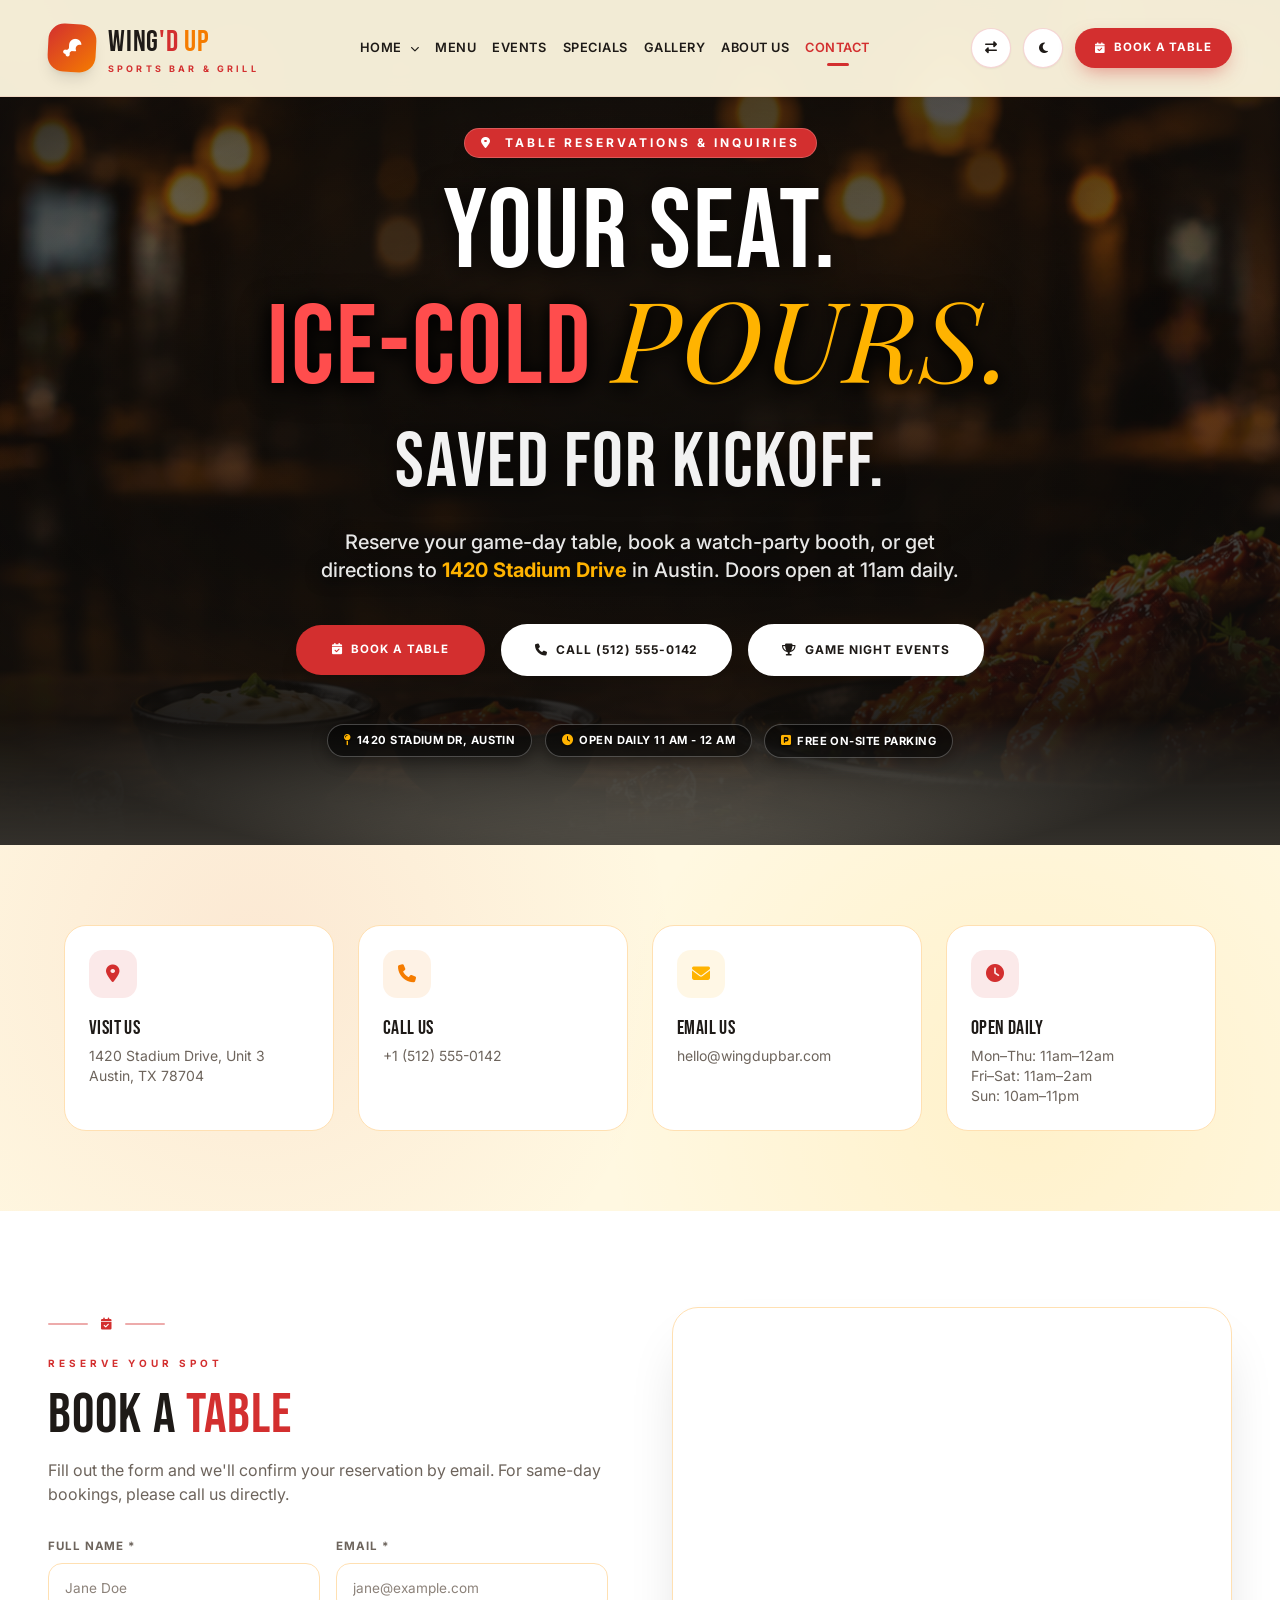
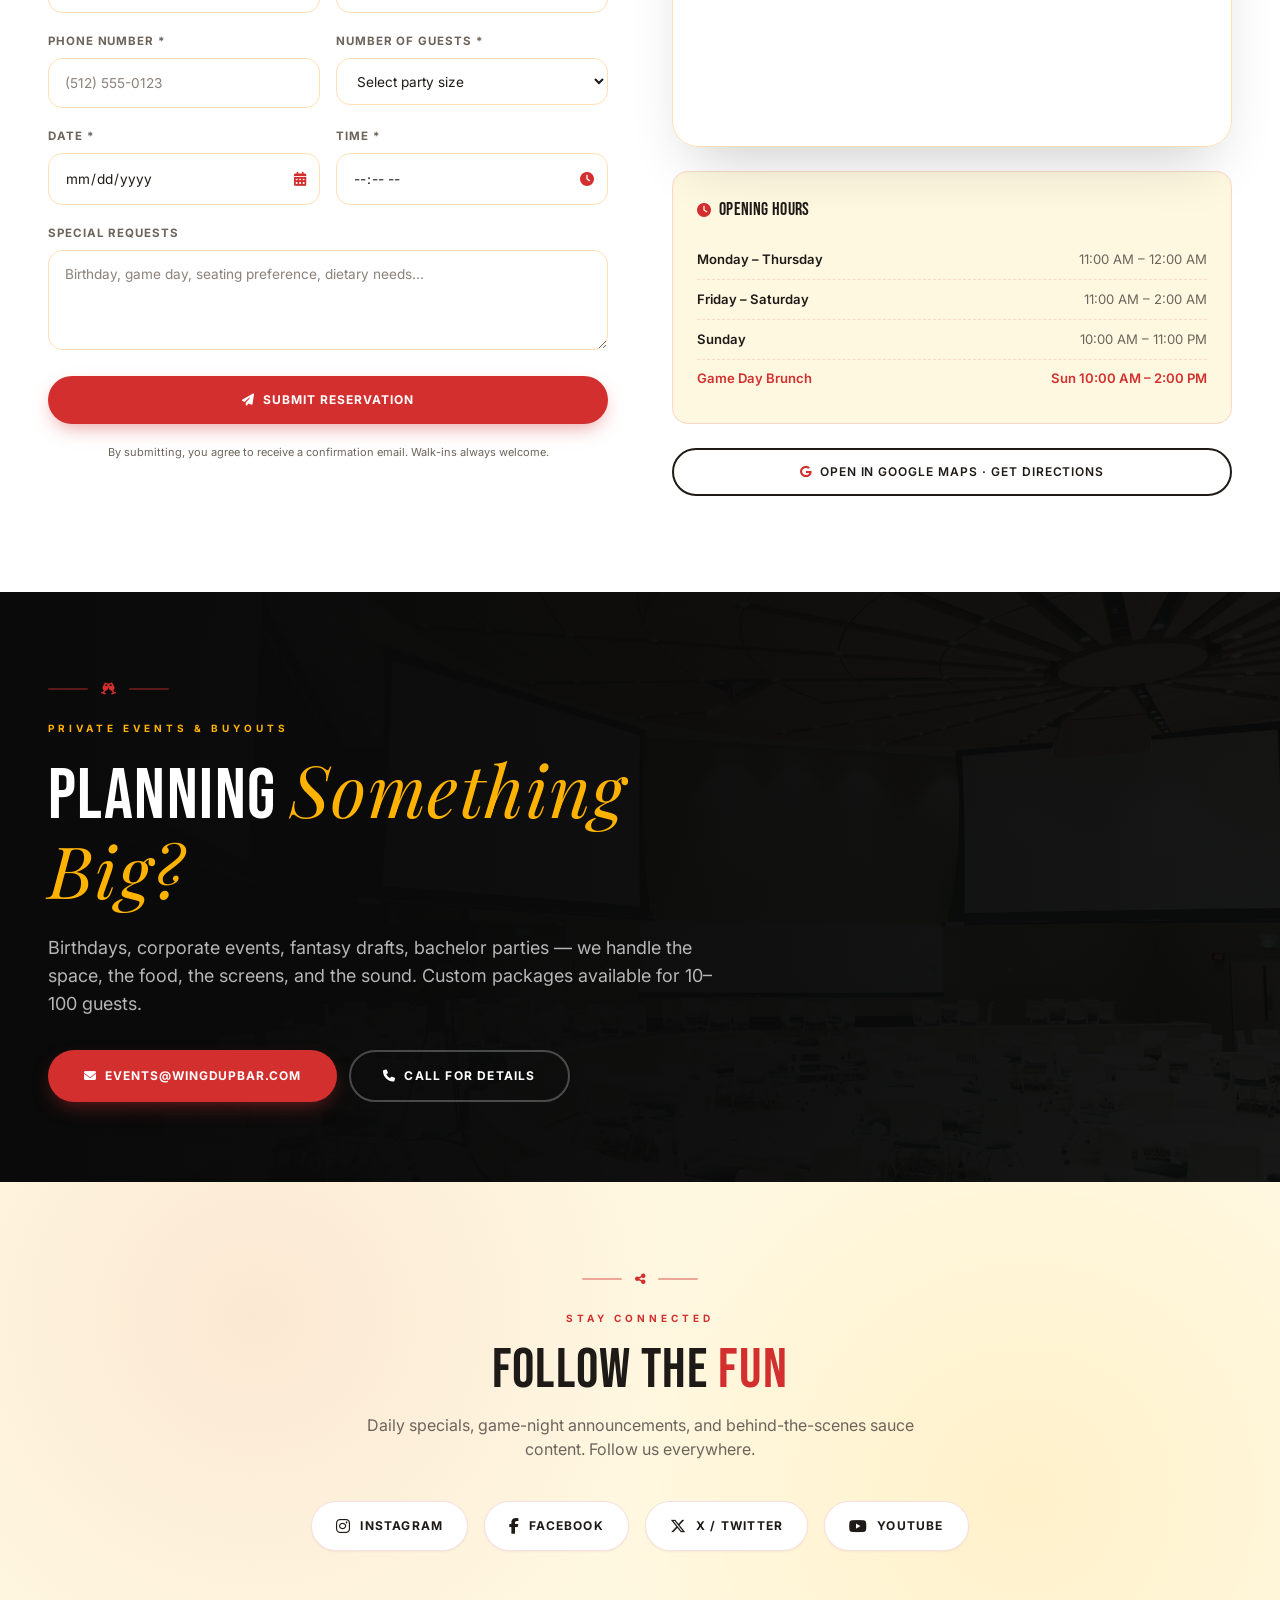
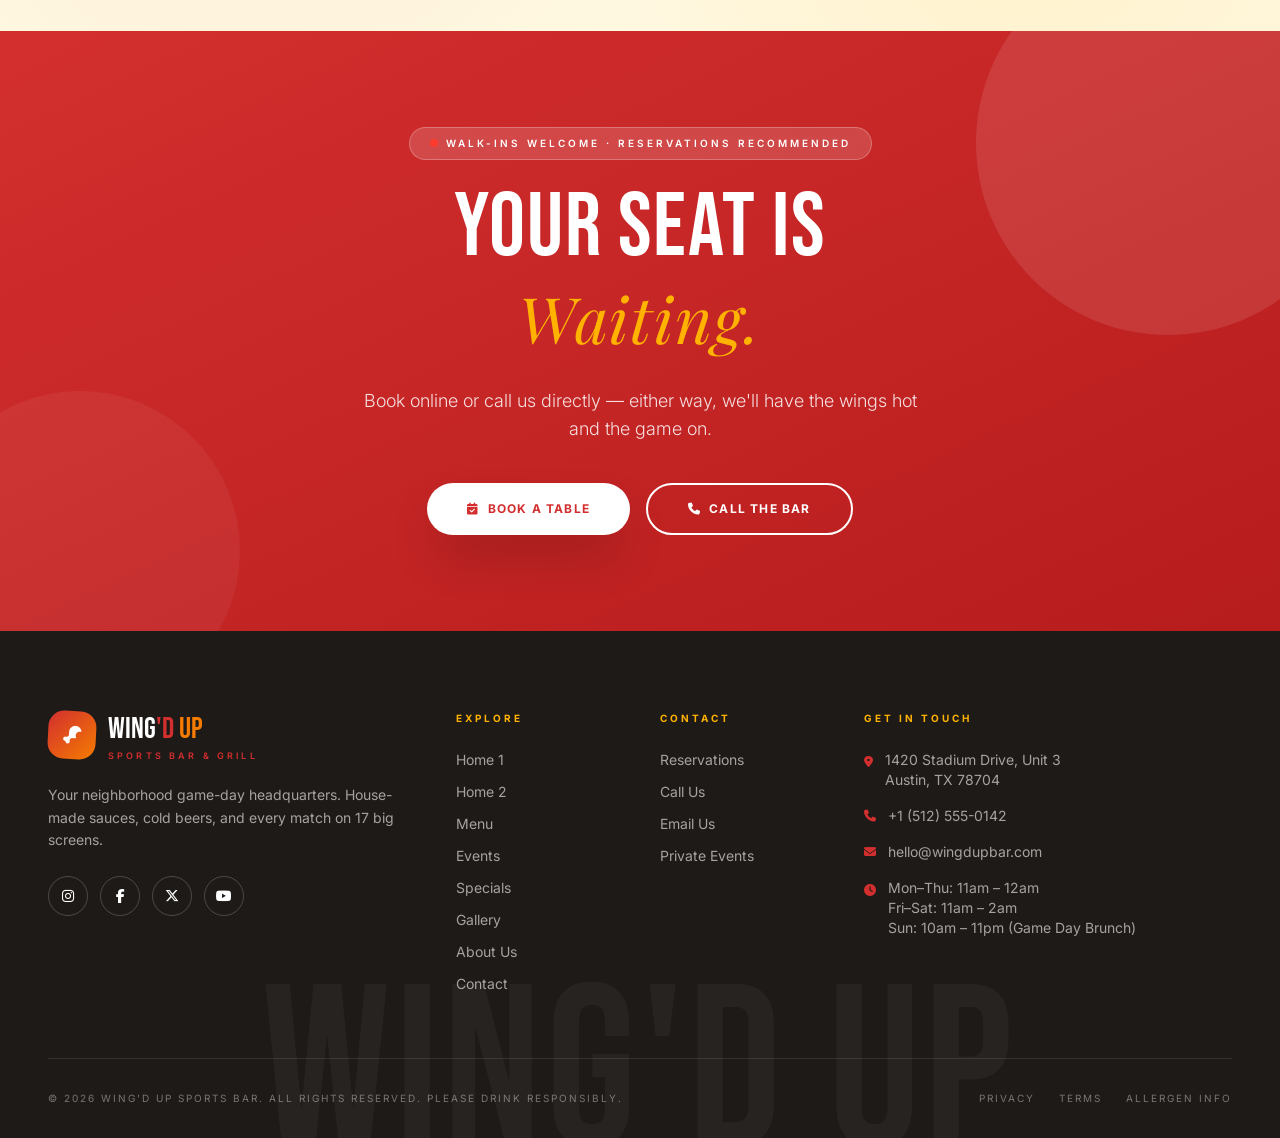
==== commit e9068774: "first commit" ====
--- a/contact.html
+++ b/contact.html
@@ -258,7 +258,8 @@
     .info-card {
       border-radius: 22px; padding: 1.5rem;
       border: 1px solid #FFE0B2; background: #FFFFFF;
-      transition: all 0.3s ease; height: 100%;
+      transition: all 0.3s ease;
+      display: flex !important; flex-direction: column !important; height: 100% !important;
     }
     .dark .info-card { background: #2D2824; border-color: #4E443C; }
     .info-card:hover { transform: translateY(-4px); border-color: #D32F2F; box-shadow: 0 20px 40px -16px rgba(211,47,47,0.3); }
@@ -554,9 +555,9 @@
   <!-- ============================================= -->
   <section class="py-14 sm:py-20 bg-wing-cream dark:bg-wing-dark relative sports-bar-bg">
     <div class="max-w-[1400px] mx-auto px-4 sm:px-6 lg:px-10 xl:px-12 relative z-10">
-      <div class="grid grid-cols-1 sm:grid-cols-2 lg:grid-cols-4 gap-5 sm:gap-6 max-w-6xl mx-auto">
-
-        <div class="info-card reveal">
+      <div class="grid grid-cols-1 sm:grid-cols-2 lg:grid-cols-4 gap-5 sm:gap-6 max-w-6xl mx-auto items-stretch">
+
+        <div class="info-card reveal flex flex-col h-full">
           <div class="info-icon bg-wing-red/10 dark:bg-wing-red/20">
             <i class="fas fa-map-marker-alt text-wing-red text-lg"></i>
           </div>
@@ -564,7 +565,7 @@
           <p class="text-xs sm:text-sm text-wing-ash dark:text-[#B9AFA5] leading-relaxed">1420 Stadium Drive, Unit 3<br>Austin, TX 78704</p>
         </div>
 
-        <div class="info-card reveal">
+        <div class="info-card reveal flex flex-col h-full">
           <div class="info-icon bg-wing-orange/10 dark:bg-wing-orange/20">
             <i class="fas fa-phone text-wing-orange text-lg"></i>
           </div>
@@ -572,7 +573,7 @@
           <a href="tel:+15125550142" class="text-xs sm:text-sm text-wing-ash dark:text-[#B9AFA5] leading-relaxed hover:text-wing-red dark:hover:text-wing-amber transition">+1 (512) 555-0142</a>
         </div>
 
-        <div class="info-card reveal">
+        <div class="info-card reveal flex flex-col h-full">
           <div class="info-icon bg-wing-amber/10 dark:bg-wing-amber/20">
             <i class="fas fa-envelope text-wing-amber text-lg"></i>
           </div>
@@ -580,7 +581,7 @@
           <a href="mailto:hello@wingdupbar.com" class="text-xs sm:text-sm text-wing-ash dark:text-[#B9AFA5] leading-relaxed hover:text-wing-red dark:hover:text-wing-amber transition break-all">hello@wingdupbar.com</a>
         </div>
 
-        <div class="info-card reveal">
+        <div class="info-card reveal flex flex-col h-full">
           <div class="info-icon bg-wing-red/10 dark:bg-wing-red/20">
             <i class="fas fa-clock text-wing-red text-lg"></i>
           </div>
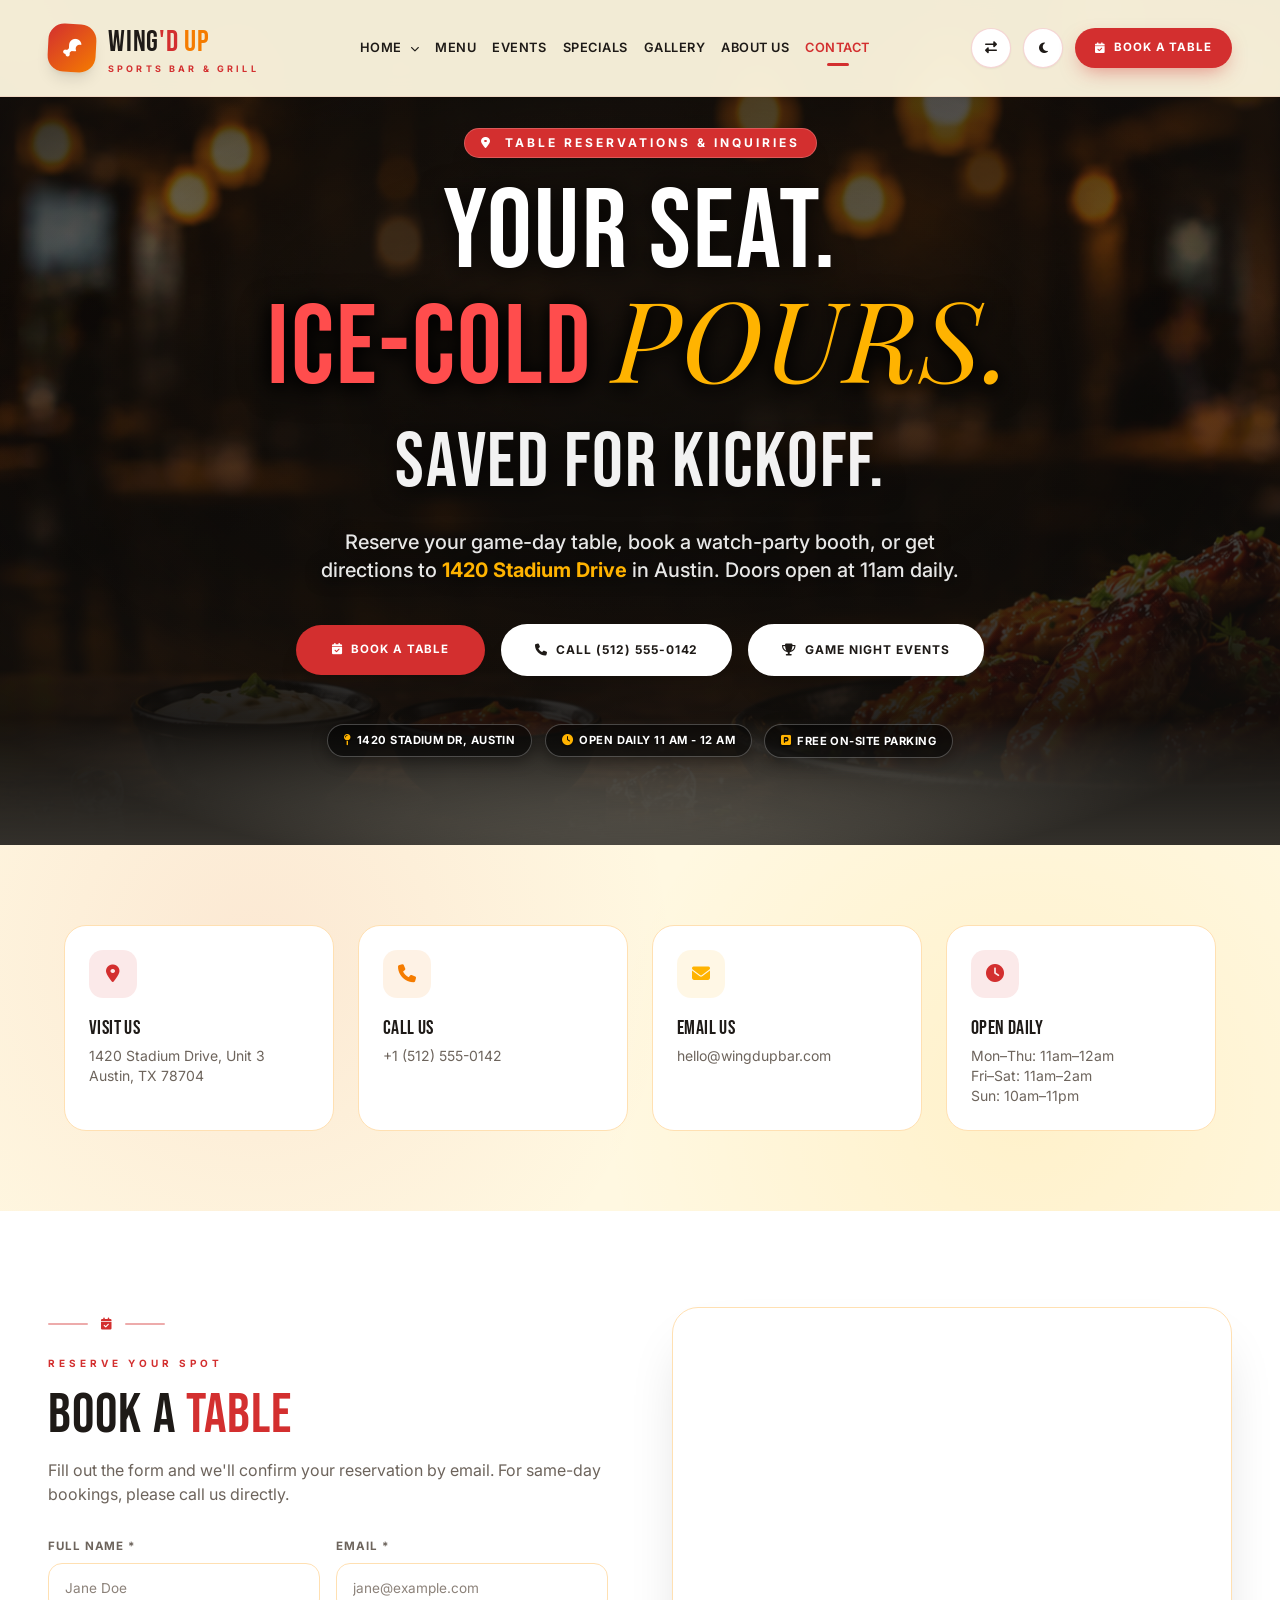
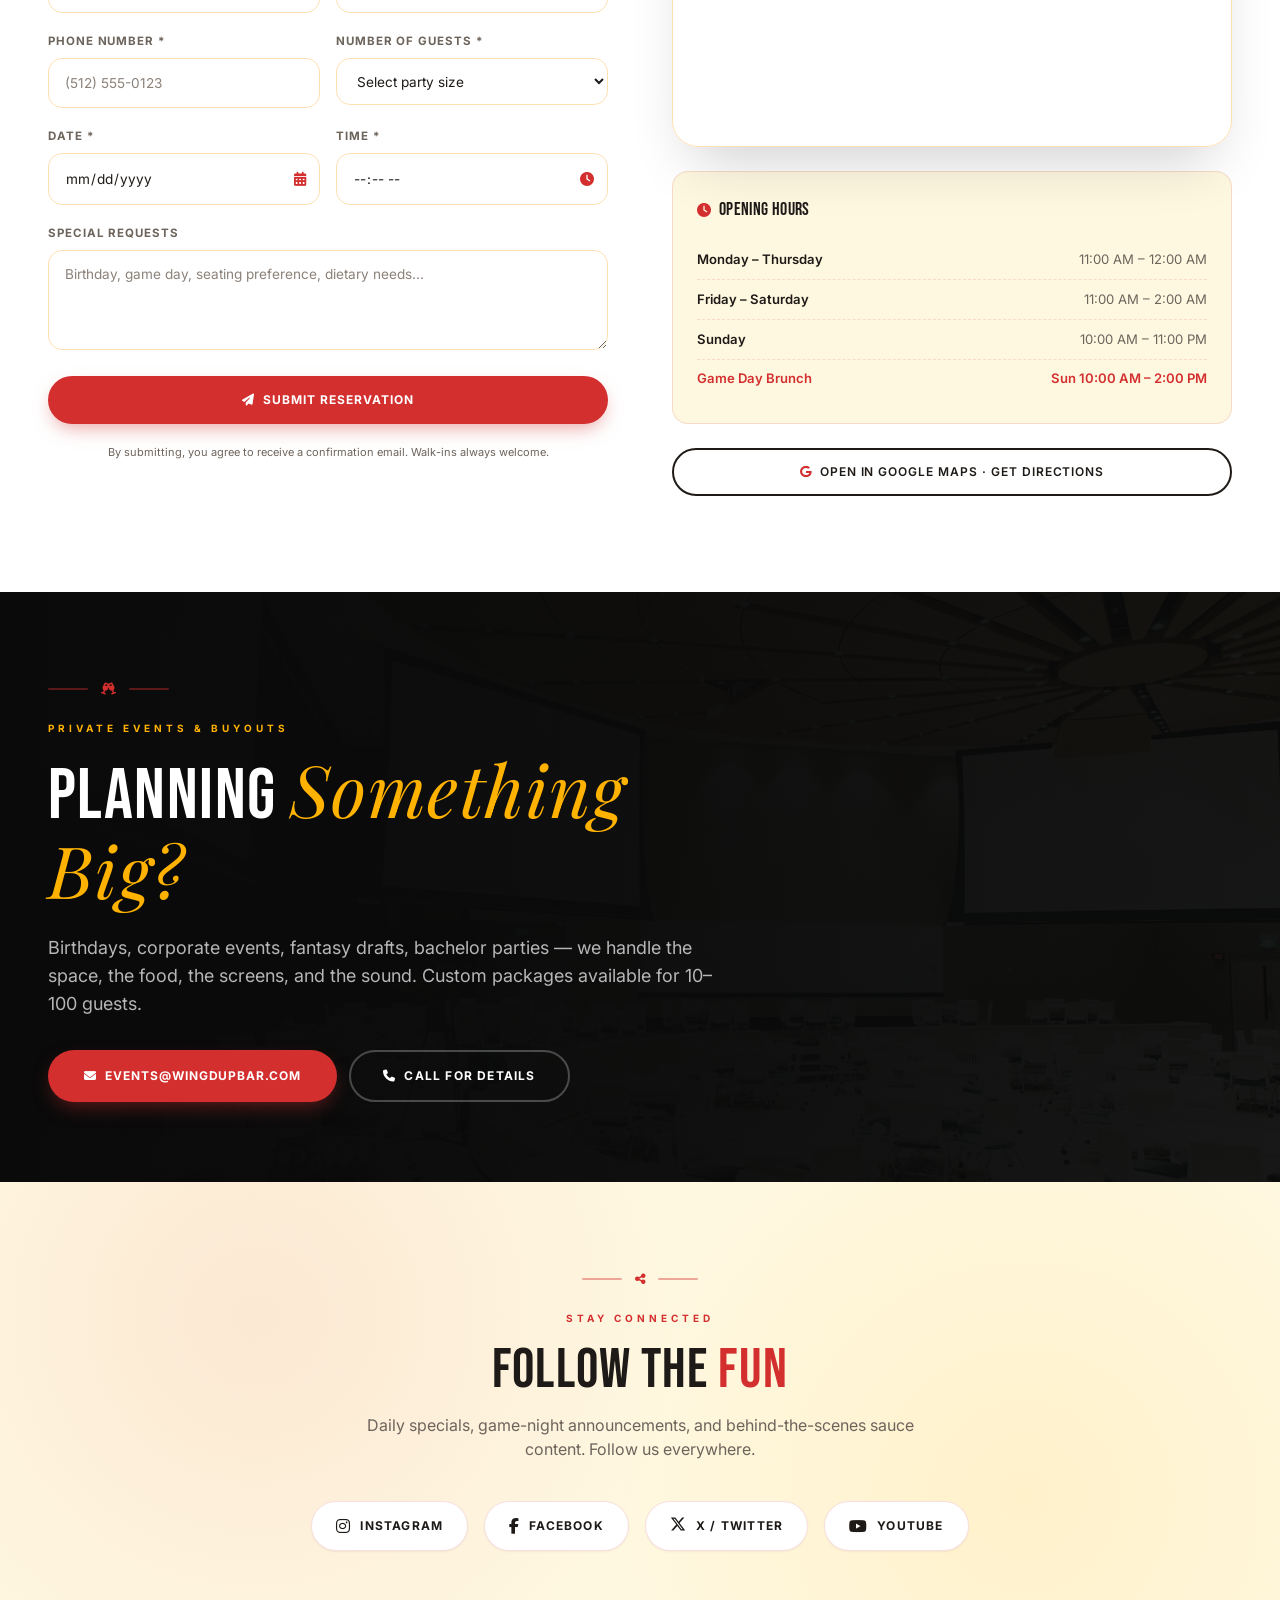
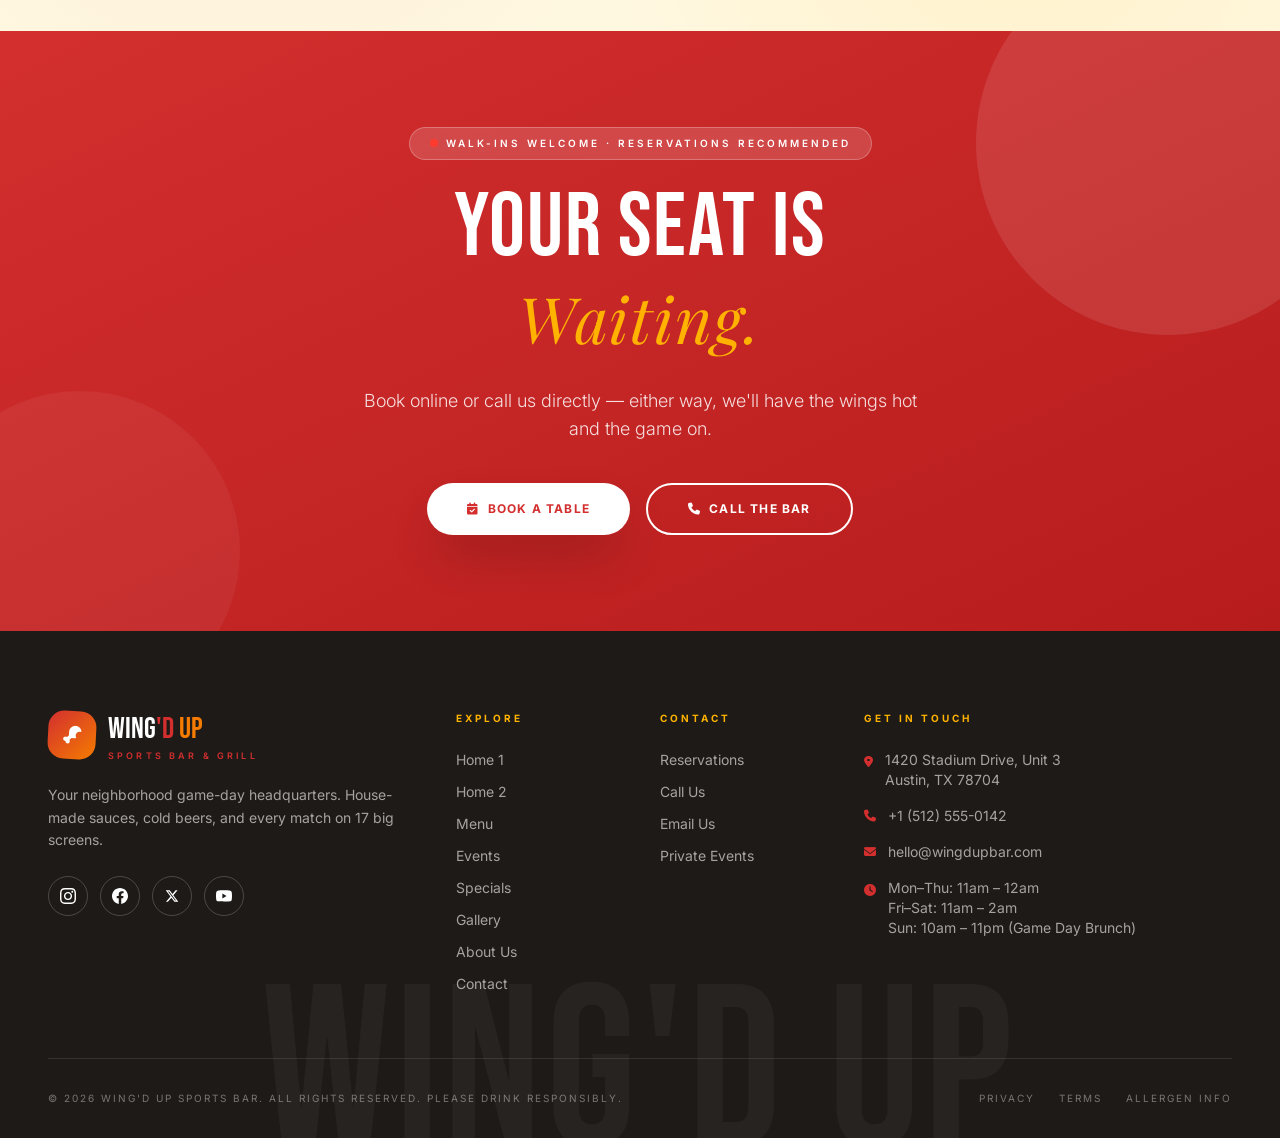
==== commit 18c2dd26: "first commit" ====
--- a/contact.html
+++ b/contact.html
@@ -853,11 +853,19 @@
           <p class="text-white/60 text-sm leading-relaxed mb-5 sm:mb-6 max-w-sm">
             Your neighborhood game-day headquarters. House-made sauces, cold beers, and every match on 17 big screens.
           </p>
-          <div class="flex gap-2.5 sm:gap-3">
-            <a href="https://www.instagram.com/" target="_blank" rel="noopener" class="w-9 h-9 sm:w-10 sm:h-10 rounded-full border border-white/20 flex items-center justify-center hover:border-wing-red hover:bg-wing-red transition-all duration-300"><i class="fab fa-instagram text-xs sm:text-sm"></i></a>
-            <a href="https://www.facebook.com/" target="_blank" rel="noopener" class="w-9 h-9 sm:w-10 sm:h-10 rounded-full border border-white/20 flex items-center justify-center hover:border-wing-red hover:bg-wing-red transition-all duration-300"><i class="fab fa-facebook-f text-xs sm:text-sm"></i></a>
-            <a href="https://www.x.com/" target="_blank" rel="noopener" class="w-9 h-9 sm:w-10 sm:h-10 rounded-full border border-white/20 flex items-center justify-center hover:border-wing-red hover:bg-wing-red transition-all duration-300"><i class="fab fa-x-twitter text-xs sm:text-sm"></i></a>
-            <a href="https://www.youtube.com/" target="_blank" rel="noopener" class="w-9 h-9 sm:w-10 sm:h-10 rounded-full border border-white/20 flex items-center justify-center hover:border-wing-red hover:bg-wing-red transition-all duration-300"><i class="fab fa-youtube text-xs sm:text-sm"></i></a>
+                    <div class="flex items-center gap-2.5 sm:gap-3">
+            <a href="https://www.instagram.com/" target="_blank" rel="noopener" aria-label="Instagram" class="w-9 h-9 sm:w-10 sm:h-10 rounded-full border border-white/20 flex items-center justify-center hover:border-wing-red hover:bg-wing-red text-white transition-all duration-300">
+              <svg class="w-4 h-4 fill-current" viewBox="0 0 24 24" aria-hidden="true"><path d="M12 2.163c3.204 0 3.584.012 4.85.07 3.252.148 4.771 1.691 4.919 4.919.058 1.265.069 1.645.069 4.849 0 3.205-.012 3.584-.069 4.849-.149 3.225-1.664 4.771-4.919 4.919-1.266.058-1.644.07-4.85.07-3.204 0-3.584-.012-4.849-.07-3.26-.149-4.771-1.699-4.919-4.92-.058-1.265-.07-1.644-.07-4.849 0-3.204.013-3.583.07-4.849.149-3.227 1.664-4.771 4.919-4.919 1.266-.057 1.645-.069 4.849-.069zm0-2.163c-3.259 0-3.667.014-4.947.072-4.358.2-6.78 2.618-6.98 6.98-.059 1.281-.073 1.689-.073 4.948 0 3.259.014 3.668.072 4.948.2 4.358 2.618 6.78 6.98 6.98 1.281.058 1.689.072 4.948.072 3.259 0 3.668-.014 4.948-.072 4.354-.2 6.782-2.618 6.979-6.98.059-1.28.073-1.689.073-4.948 0-3.259-.014-3.667-.072-4.947-.196-4.354-2.617-6.78-6.979-6.98-1.281-.059-1.69-.073-4.949-.073zm0 5.838c-3.403 0-6.162 2.759-6.162 6.162s2.759 6.163 6.162 6.163 6.162-2.759 6.162-6.163c0-3.403-2.759-6.162-6.162-6.162zm0 10.162c-2.209 0-4-1.79-4-4 0-2.209 1.791-4 4-4s4 1.791 4 4c0 2.21-1.791 4-4 4zm6.406-11.845c-.796 0-1.441.645-1.441 1.44s.645 1.44 1.441 1.44c.795 0 1.439-.645 1.439-1.44s-.644-1.44-1.439-1.44z"/></svg>
+            </a>
+            <a href="https://www.facebook.com/" target="_blank" rel="noopener" aria-label="Facebook" class="w-9 h-9 sm:w-10 sm:h-10 rounded-full border border-white/20 flex items-center justify-center hover:border-wing-red hover:bg-wing-red text-white transition-all duration-300">
+              <svg class="w-4 h-4 fill-current" viewBox="0 0 24 24" aria-hidden="true"><path d="M24 12.073c0-6.627-5.373-12-12-12s-12 5.373-12 12c0 5.99 4.388 10.954 10.125 11.854v-8.385H7.078v-3.47h3.047V9.43c0-3.007 1.792-4.669 4.533-4.669 1.312 0 2.686.235 2.686.235v2.953H15.83c-1.491 0-1.956.925-1.956 1.874v2.25h3.328l-.532 3.47h-2.796v8.385C19.612 23.027 24 18.062 24 12.073z"/></svg>
+            </a>
+            <a href="https://www.x.com/" target="_blank" rel="noopener" aria-label="X (Twitter)" class="w-9 h-9 sm:w-10 sm:h-10 rounded-full border border-white/20 flex items-center justify-center hover:border-wing-red hover:bg-wing-red text-white transition-all duration-300">
+              <svg class="w-3.5 h-3.5 fill-current" viewBox="0 0 24 24" aria-hidden="true"><path d="M18.244 2.25h3.308l-7.227 8.26 8.502 11.24H16.17l-5.214-6.817L4.99 21.75H1.68l7.73-8.835L1.254 2.25H8.08l4.713 6.231zm-1.161 17.52h1.833L7.084 4.126H5.117z"/></svg>
+            </a>
+            <a href="https://www.youtube.com/" target="_blank" rel="noopener" aria-label="YouTube" class="w-9 h-9 sm:w-10 sm:h-10 rounded-full border border-white/20 flex items-center justify-center hover:border-wing-red hover:bg-wing-red text-white transition-all duration-300">
+              <svg class="w-4 h-4 fill-current" viewBox="0 0 24 24" aria-hidden="true"><path d="M23.498 6.186a3.016 3.016 0 0 0-2.122-2.136C19.505 3.545 12 3.545 12 3.545s-7.505 0-9.377.505A3.017 3.017 0 0 0 .502 6.186C0 8.07 0 12 0 12s0 3.93.502 5.814a3.016 3.016 0 0 0 2.122 2.136c1.871.505 9.376.505 9.376.505s7.505 0 9.377-.505a3.015 3.015 0 0 0 2.122-2.136C24 15.93 24 12 24 12s0-3.93-.502-5.814zM9.545 15.568V8.432L15.818 12l-6.273 3.568z"/></svg>
+            </a>
           </div>
         </div>
 
